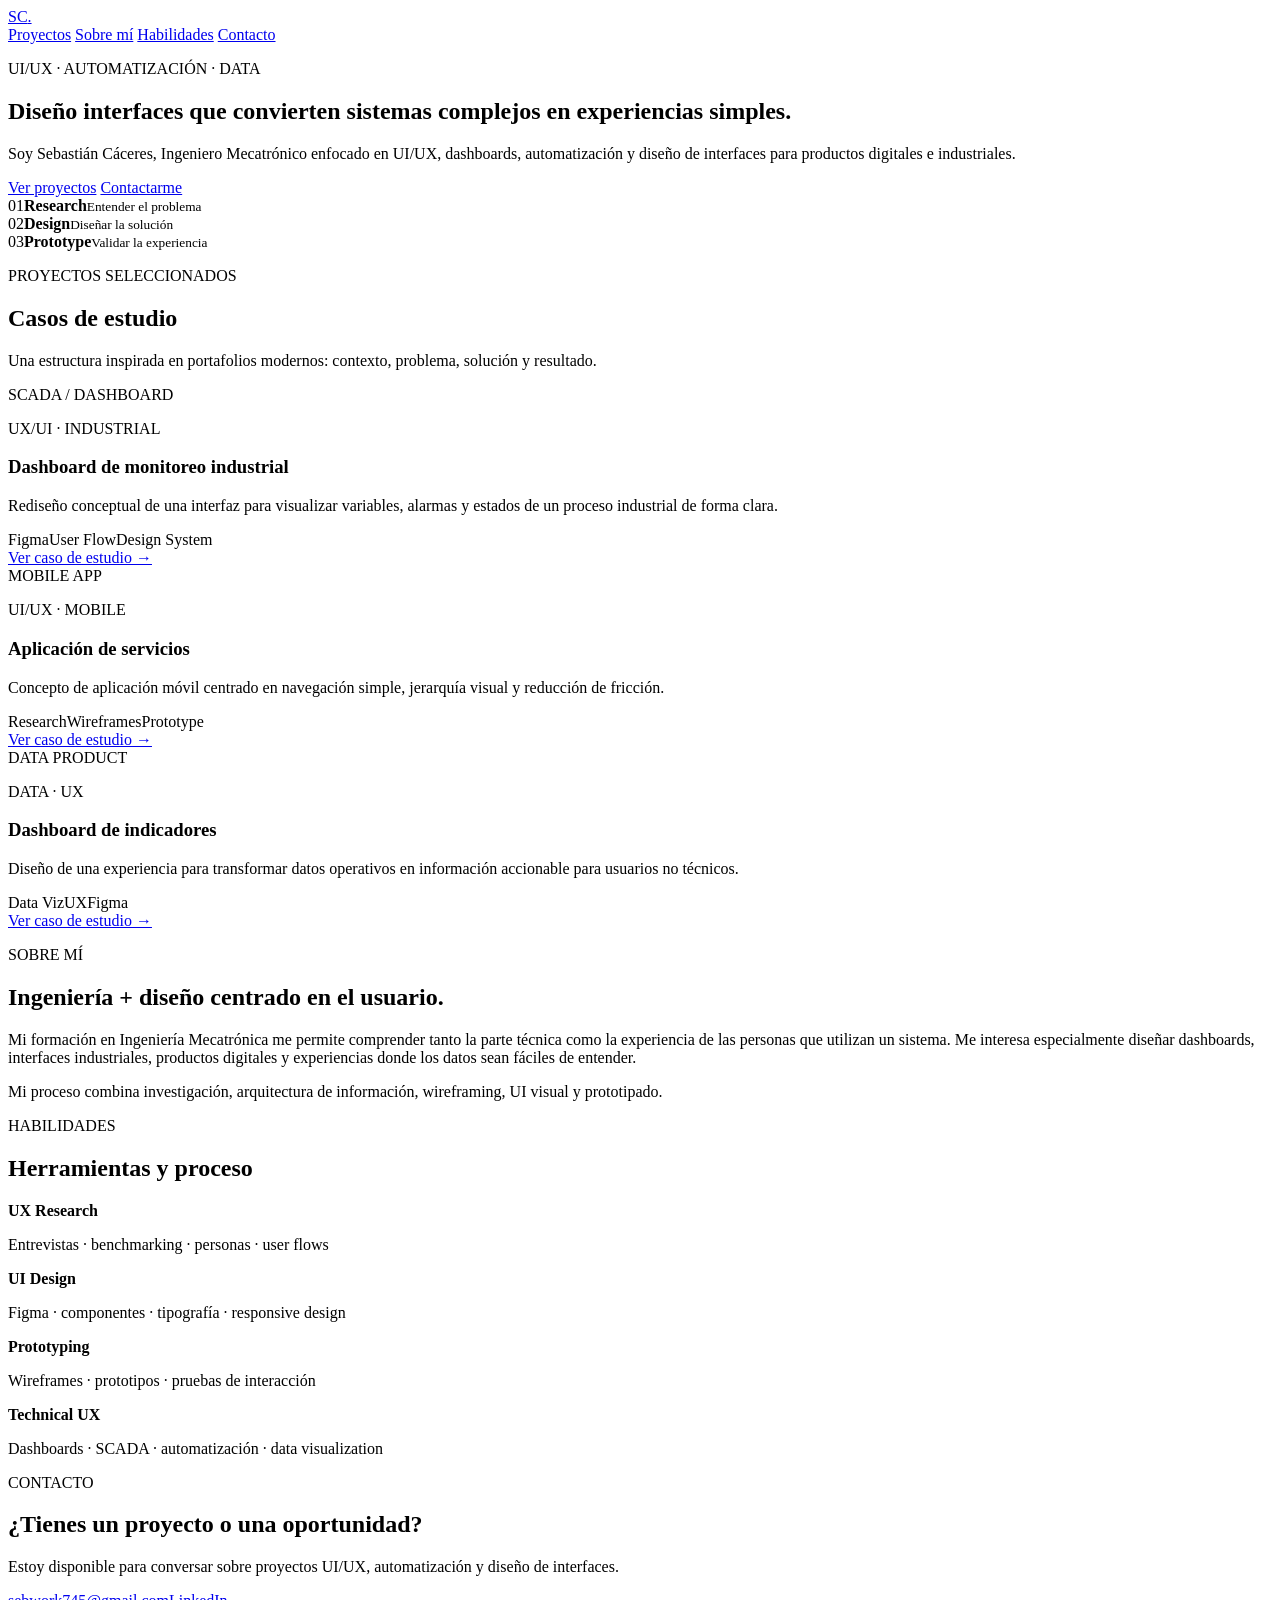
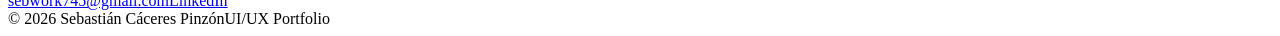
==== index.html @ ff176daa "Create index.html Html for portfolio" ====
<!doctype html>
<html lang="es">
<head>
  <meta charset="utf-8">
  <meta name="viewport" content="width=device-width, initial-scale=1">
  <meta name="description" content="Portafolio UI/UX de Sebastián Cáceres Pinzón">
  <title>Sebastián Cáceres — UI/UX Portfolio</title>
  <link rel="stylesheet" href="style.css">
</head>
<body>
  <header class="nav">
    <a class="logo" href="#top">SC<span>.</span></a>
    <nav>
      <a href="#work">Proyectos</a>
      <a href="#about">Sobre mí</a>
      <a href="#skills">Habilidades</a>
      <a class="nav-cta" href="#contact">Contacto</a>
    </nav>
  </header>

  <main id="top">
    <section class="hero section">
      <div class="hero-copy">
        <p class="eyebrow">UI/UX · AUTOMATIZACIÓN · DATA</p>
        <h1>Diseño interfaces que convierten sistemas complejos en experiencias simples.</h1>
        <p class="lead">Soy Sebastián Cáceres, Ingeniero Mecatrónico enfocado en UI/UX, dashboards, automatización y diseño de interfaces para productos digitales e industriales.</p>
        <div class="actions">
          <a class="button primary" href="#work">Ver proyectos</a>
          <a class="button secondary" href="#contact">Contactarme</a>
        </div>
      </div>
      <div class="hero-card">
        <div class="orb"></div>
        <div class="mini-card"><span>01</span><strong>Research</strong><small>Entender el problema</small></div>
        <div class="mini-card"><span>02</span><strong>Design</strong><small>Diseñar la solución</small></div>
        <div class="mini-card"><span>03</span><strong>Prototype</strong><small>Validar la experiencia</small></div>
      </div>
    </section>

    <section id="work" class="section">
      <div class="section-heading"><p class="eyebrow">PROYECTOS SELECCIONADOS</p><h2>Casos de estudio</h2><p>Una estructura inspirada en portafolios modernos: contexto, problema, solución y resultado.</p></div>
      <div class="projects">
        <article class="project featured">
          <div class="project-visual visual-one"><span>SCADA / DASHBOARD</span><div class="dashboard"><div></div><div></div><div></div><div></div></div></div>
          <div class="project-content"><p class="tag">UX/UI · INDUSTRIAL</p><h3>Dashboard de monitoreo industrial</h3><p>Rediseño conceptual de una interfaz para visualizar variables, alarmas y estados de un proceso industrial de forma clara.</p><div class="chips"><span>Figma</span><span>User Flow</span><span>Design System</span></div><a href="#contact" class="text-link">Ver caso de estudio →</a></div>
        </article>
        <article class="project">
          <div class="project-visual visual-two"><span>MOBILE APP</span><div class="phone"><div class="phone-top"></div><div class="phone-line"></div><div class="phone-line short"></div><div class="phone-button"></div></div></div>
          <div class="project-content"><p class="tag">UI/UX · MOBILE</p><h3>Aplicación de servicios</h3><p>Concepto de aplicación móvil centrado en navegación simple, jerarquía visual y reducción de fricción.</p><div class="chips"><span>Research</span><span>Wireframes</span><span>Prototype</span></div><a href="#contact" class="text-link">Ver caso de estudio →</a></div>
        </article>
        <article class="project">
          <div class="project-visual visual-three"><span>DATA PRODUCT</span><div class="chart"><i></i><i></i><i></i><i></i><i></i><i></i></div></div>
          <div class="project-content"><p class="tag">DATA · UX</p><h3>Dashboard de indicadores</h3><p>Diseño de una experiencia para transformar datos operativos en información accionable para usuarios no técnicos.</p><div class="chips"><span>Data Viz</span><span>UX</span><span>Figma</span></div><a href="#contact" class="text-link">Ver caso de estudio →</a></div>
        </article>
      </div>
    </section>

    <section id="about" class="section split">
      <div><p class="eyebrow">SOBRE MÍ</p><h2>Ingeniería + diseño centrado en el usuario.</h2></div>
      <div><p>Mi formación en Ingeniería Mecatrónica me permite comprender tanto la parte técnica como la experiencia de las personas que utilizan un sistema. Me interesa especialmente diseñar dashboards, interfaces industriales, productos digitales y experiencias donde los datos sean fáciles de entender.</p><p>Mi proceso combina investigación, arquitectura de información, wireframing, UI visual y prototipado.</p></div>
    </section>

    <section id="skills" class="section skills-section">
      <div class="section-heading"><p class="eyebrow">HABILIDADES</p><h2>Herramientas y proceso</h2></div>
      <div class="skills-grid">
        <div><strong>UX Research</strong><p>Entrevistas · benchmarking · personas · user flows</p></div>
        <div><strong>UI Design</strong><p>Figma · componentes · tipografía · responsive design</p></div>
        <div><strong>Prototyping</strong><p>Wireframes · prototipos · pruebas de interacción</p></div>
        <div><strong>Technical UX</strong><p>Dashboards · SCADA · automatización · data visualization</p></div>
      </div>
    </section>

    <section id="contact" class="contact section">
      <p class="eyebrow">CONTACTO</p>
      <h2>¿Tienes un proyecto o una oportunidad?</h2>
      <p>Estoy disponible para conversar sobre proyectos UI/UX, automatización y diseño de interfaces.</p>
      <div class="actions"><a class="button primary" href="mailto:sebwork745@gmail.com">sebwork745@gmail.com</a><a class="button secondary" href="https://www.linkedin.com/" target="_blank" rel="noopener">LinkedIn</a></div>
    </section>
  </main>

  <footer><span>© 2026 Sebastián Cáceres Pinzón</span><span>UI/UX Portfolio</span></footer>
</body>
</html>
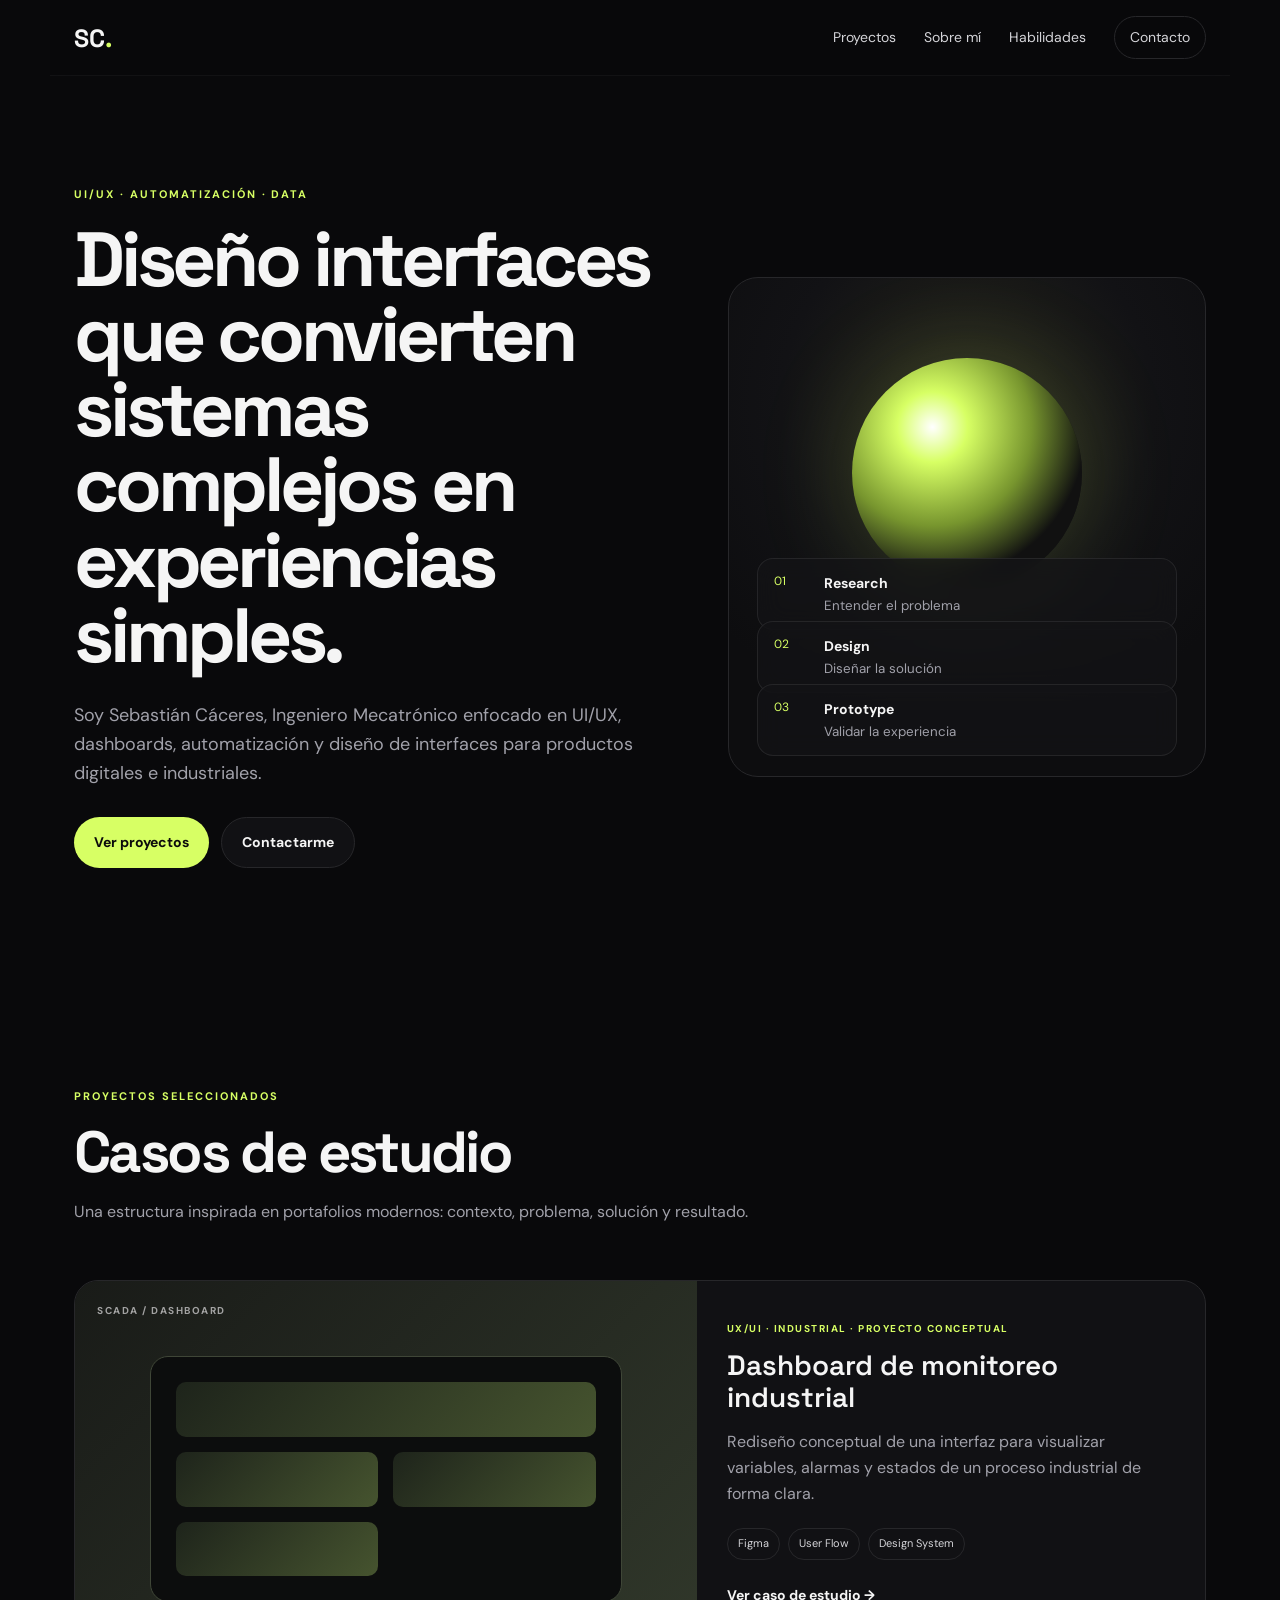
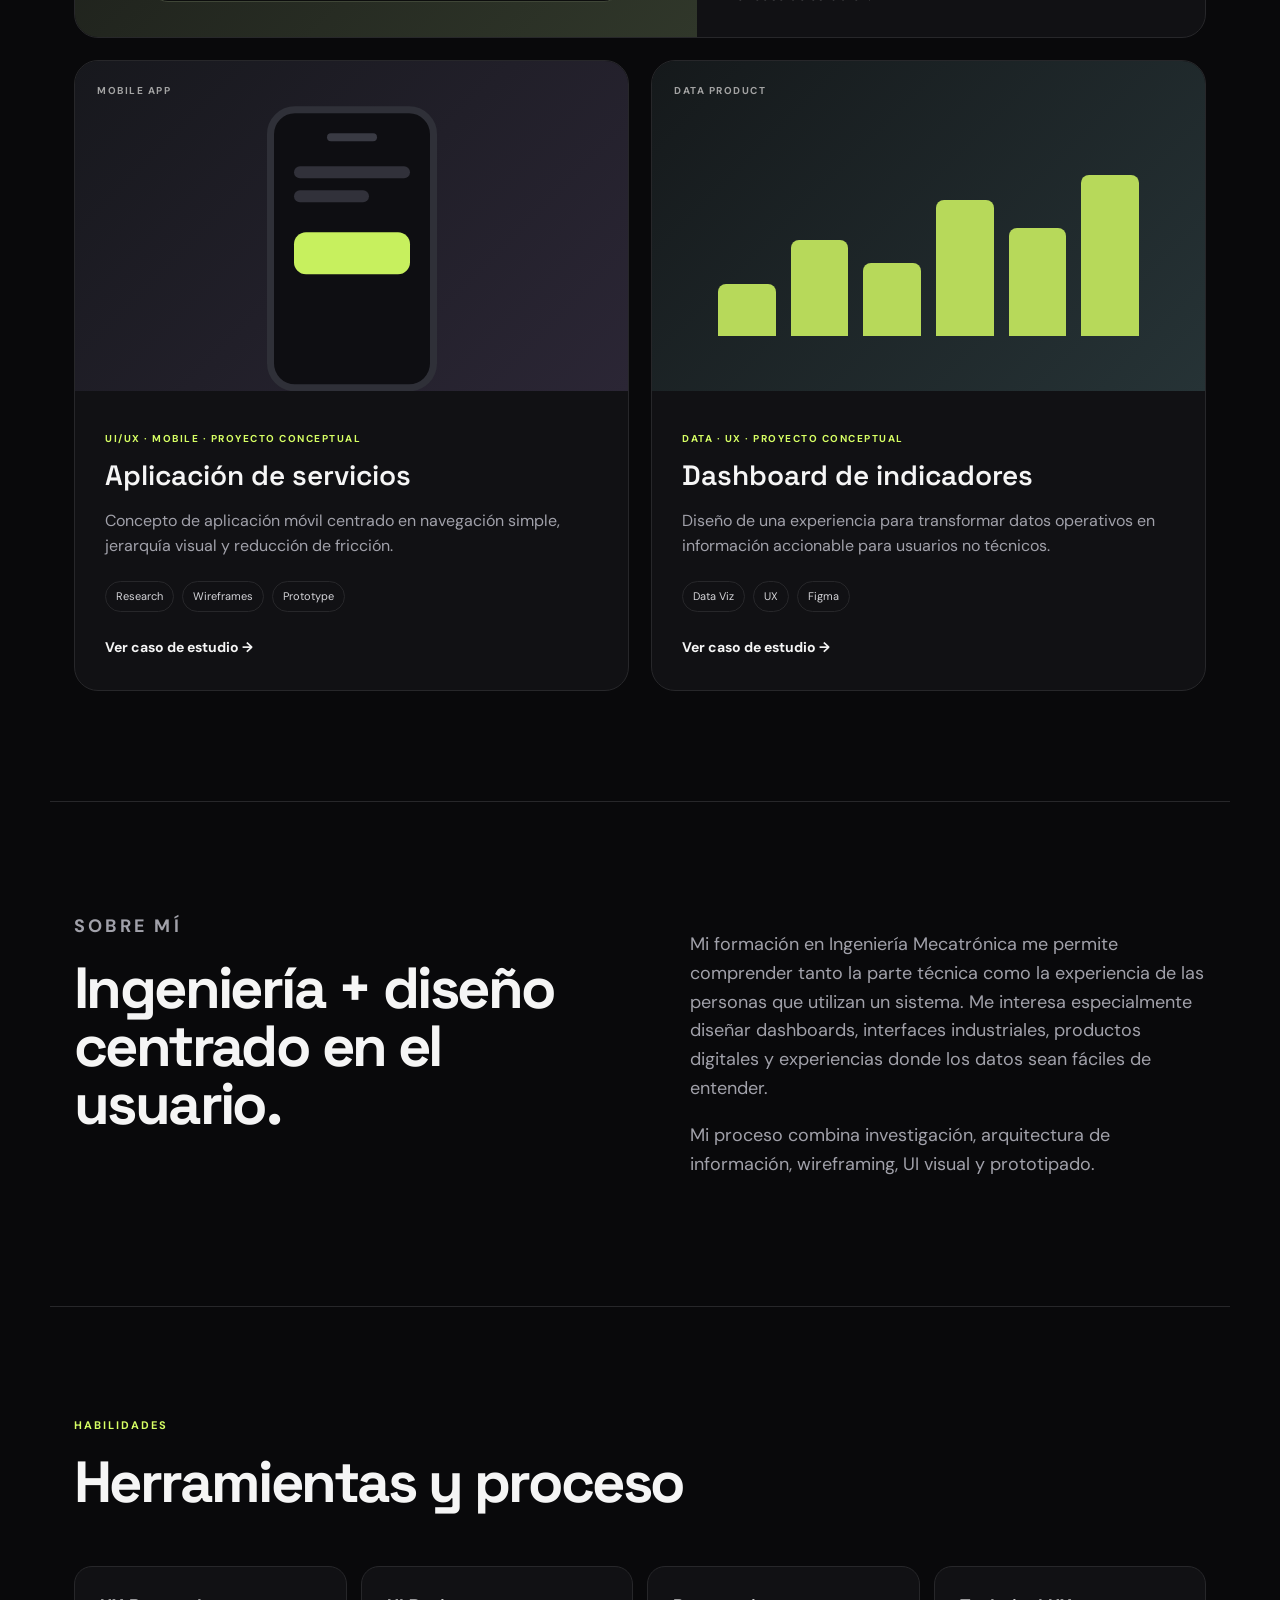
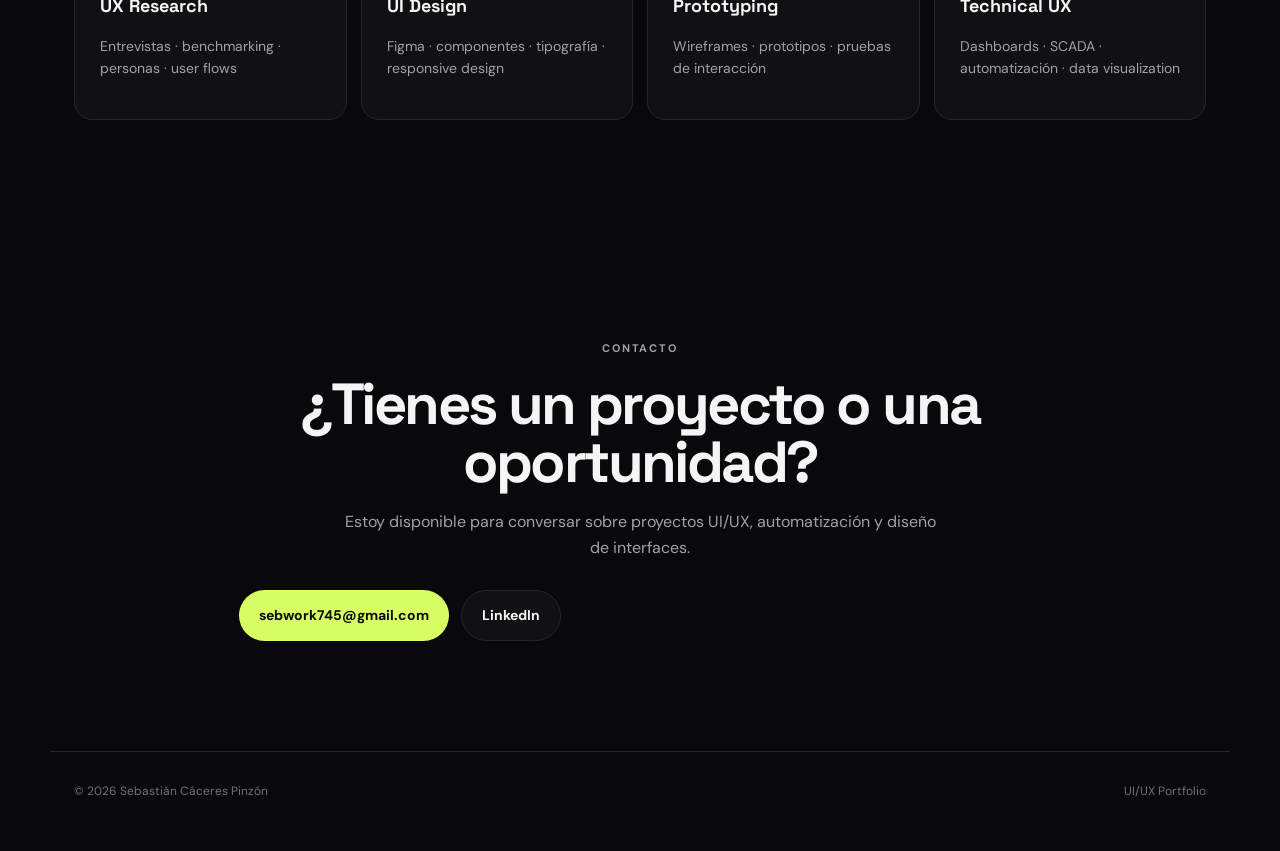
==== commit 61915e43: "Updated index/css etc..." ====
--- a/index.html
+++ b/index.html
@@ -42,15 +42,15 @@
       <div class="projects">
         <article class="project featured">
           <div class="project-visual visual-one"><span>SCADA / DASHBOARD</span><div class="dashboard"><div></div><div></div><div></div><div></div></div></div>
-          <div class="project-content"><p class="tag">UX/UI · INDUSTRIAL</p><h3>Dashboard de monitoreo industrial</h3><p>Rediseño conceptual de una interfaz para visualizar variables, alarmas y estados de un proceso industrial de forma clara.</p><div class="chips"><span>Figma</span><span>User Flow</span><span>Design System</span></div><a href="#contact" class="text-link">Ver caso de estudio →</a></div>
+          <div class="project-content"><p class="tag">UX/UI · INDUSTRIAL · PROYECTO CONCEPTUAL</p><h3>Dashboard de monitoreo industrial</h3><p>Rediseño conceptual de una interfaz para visualizar variables, alarmas y estados de un proceso industrial de forma clara.</p><div class="chips"><span>Figma</span><span>User Flow</span><span>Design System</span></div><a href="projects/dashboard-industrial.html" class="text-link">Ver caso de estudio →</a></div>
         </article>
         <article class="project">
           <div class="project-visual visual-two"><span>MOBILE APP</span><div class="phone"><div class="phone-top"></div><div class="phone-line"></div><div class="phone-line short"></div><div class="phone-button"></div></div></div>
-          <div class="project-content"><p class="tag">UI/UX · MOBILE</p><h3>Aplicación de servicios</h3><p>Concepto de aplicación móvil centrado en navegación simple, jerarquía visual y reducción de fricción.</p><div class="chips"><span>Research</span><span>Wireframes</span><span>Prototype</span></div><a href="#contact" class="text-link">Ver caso de estudio →</a></div>
+          <div class="project-content"><p class="tag">UI/UX · MOBILE · PROYECTO CONCEPTUAL</p><h3>Aplicación de servicios</h3><p>Concepto de aplicación móvil centrado en navegación simple, jerarquía visual y reducción de fricción.</p><div class="chips"><span>Research</span><span>Wireframes</span><span>Prototype</span></div><a href="projects/dashboard-indicadores.html" class="text-link">Ver caso de estudio →</a></div>
         </article>
         <article class="project">
           <div class="project-visual visual-three"><span>DATA PRODUCT</span><div class="chart"><i></i><i></i><i></i><i></i><i></i><i></i></div></div>
-          <div class="project-content"><p class="tag">DATA · UX</p><h3>Dashboard de indicadores</h3><p>Diseño de una experiencia para transformar datos operativos en información accionable para usuarios no técnicos.</p><div class="chips"><span>Data Viz</span><span>UX</span><span>Figma</span></div><a href="#contact" class="text-link">Ver caso de estudio →</a></div>
+          <div class="project-content"><p class="tag">DATA · UX · PROYECTO CONCEPTUAL</p><h3>Dashboard de indicadores</h3><p>Diseño de una experiencia para transformar datos operativos en información accionable para usuarios no técnicos.</p><div class="chips"><span>Data Viz</span><span>UX</span><span>Figma</span></div><a href="projects/app-servicios.html" class="text-link">Ver caso de estudio →</a></div>
         </article>
       </div>
     </section>
--- a/style.css
+++ b/style.css
@@ -0,0 +1,9 @@
+@import url('https://fonts.googleapis.com/css2?family=DM+Sans:wght@400;500;600;700&family=Space+Grotesk:wght@500;600;700&display=swap');
+:root{--bg:#09090b;--panel:#111114;--text:#f5f5f5;--muted:#a1a1aa;--line:#27272a;--accent:#d7ff64;--accent2:#b8e94d;--max:1180px}
+*{box-sizing:border-box}html{scroll-behavior:smooth}body{margin:0;background:var(--bg);color:var(--text);font-family:'DM Sans',sans-serif;line-height:1.6}a{color:inherit;text-decoration:none}.nav{height:76px;display:flex;align-items:center;justify-content:space-between;max-width:var(--max);margin:auto;padding:0 24px;position:sticky;top:0;background:rgba(9,9,11,.88);backdrop-filter:blur(14px);z-index:10;border-bottom:1px solid rgba(255,255,255,.04)}.logo{font:700 25px 'Space Grotesk'}.logo span{color:var(--accent)}nav{display:flex;align-items:center;gap:28px;font-size:14px;color:#d4d4d8}nav a:hover{color:var(--accent)}.nav-cta{border:1px solid var(--line);padding:9px 15px;border-radius:999px}.section{max-width:var(--max);margin:auto;padding:110px 24px}.hero{min-height:calc(100vh - 76px);display:grid;grid-template-columns:1.1fr .9fr;align-items:center;gap:70px}.eyebrow{font-size:11px;letter-spacing:.18em;font-weight:700;color:var(--accent);margin:0 0 18px}.hero h1{font:700 clamp(45px,6vw,78px)/.98 'Space Grotesk';letter-spacing:-.055em;margin:0 0 28px}.lead{max-width:680px;color:var(--muted);font-size:18px}.actions{display:flex;gap:12px;flex-wrap:wrap;margin-top:30px}.button{display:inline-flex;align-items:center;justify-content:center;padding:13px 20px;border-radius:999px;font-weight:700;font-size:14px}.primary{background:var(--accent);color:#0b0b0b}.primary:hover{background:var(--accent2)}.secondary{border:1px solid var(--line);background:#111114}.secondary:hover{border-color:#52525b}.hero-card{min-height:500px;border:1px solid var(--line);border-radius:30px;background:radial-gradient(circle at 50% 25%,#25251c 0,#121215 42%,#0d0d0f 75%);position:relative;overflow:hidden;padding:28px}.orb{width:230px;height:230px;border-radius:50%;background:radial-gradient(circle at 35% 30%,#fff 0,#d7ff64 16%,#77952e 45%,#111 70%);filter:blur(.2px);position:absolute;top:80px;left:50%;transform:translateX(-50%);box-shadow:0 0 100px rgba(215,255,100,.18)}.mini-card{position:absolute;left:28px;right:28px;border:1px solid rgba(255,255,255,.08);background:rgba(20,20,23,.72);backdrop-filter:blur(12px);border-radius:16px;padding:13px 16px;display:grid;grid-template-columns:40px 1fr;gap:0 10px}.mini-card span{grid-row:span 2;color:var(--accent);font-size:12px}.mini-card strong{font-size:14px}.mini-card small{color:var(--muted)}.mini-card:nth-of-type(2){bottom:146px}.mini-card:nth-of-type(3){bottom:83px}.mini-card:nth-of-type(4){bottom:20px}.section-heading{max-width:700px;margin-bottom:55px}.section-heading h2,.split h2,.contact h2{font:700 clamp(38px,5vw,58px)/1 'Space Grotesk';letter-spacing:-.045em;margin:0 0 18px}.section-heading>p:last-child,.split p,.contact>p{color:var(--muted)}.projects{display:grid;grid-template-columns:repeat(2,1fr);gap:22px}.project{background:var(--panel);border:1px solid var(--line);border-radius:24px;overflow:hidden}.project.featured{grid-column:1/-1;display:grid;grid-template-columns:1.1fr .9fr}.project-visual{min-height:330px;position:relative;display:flex;align-items:flex-start;justify-content:space-between;padding:22px;color:#a3a3a3;font-size:10px;letter-spacing:.15em;font-weight:700;overflow:hidden}.visual-one{background:linear-gradient(135deg,#191b18,#30372a)}.visual-two{background:linear-gradient(135deg,#17181d,#2b2635)}.visual-three{background:linear-gradient(135deg,#15191b,#263336)}.dashboard{position:absolute;inset:75px 12% 35px;background:#0c0d0d;border:1px solid #3f4637;border-radius:18px;padding:25px;display:grid;grid-template-columns:repeat(2,1fr);gap:15px}.dashboard div{border-radius:10px;background:linear-gradient(135deg,#1e241b,#46542f)}.dashboard div:first-child{grid-column:1/-1}.phone{position:absolute;width:170px;height:285px;left:50%;top:50%;transform:translate(-50%,-42%);background:#0e0e12;border:7px solid #2f3038;border-radius:28px;padding:20px}.phone-top{height:8px;width:50px;background:#393a43;border-radius:10px;margin:auto auto 25px}.phone-line{height:12px;background:#31313a;border-radius:8px;margin:12px 0}.phone-line.short{width:65%}.phone-button{height:42px;background:#c7f05e;border-radius:12px;margin-top:30px}.chart{position:absolute;inset:100px 12% 55px;display:flex;align-items:end;gap:15px}.chart i{display:block;flex:1;border-radius:8px 8px 0 0;background:#b7d95a}.chart i:nth-child(1){height:30%}.chart i:nth-child(2){height:55%}.chart i:nth-child(3){height:42%}.chart i:nth-child(4){height:78%}.chart i:nth-child(5){height:62%}.chart i:nth-child(6){height:92%}.project-content{padding:30px}.tag{font-size:10px;color:var(--accent);letter-spacing:.15em;font-weight:700}.project h3{font:600 28px/1.15 'Space Grotesk';margin:12px 0}.project-content p:not(.tag){color:var(--muted)}.chips{display:flex;flex-wrap:wrap;gap:8px;margin:22px 0}.chips span{font-size:11px;padding:6px 10px;border:1px solid var(--line);border-radius:999px;color:#d4d4d8}.text-link{font-weight:700;font-size:14px}.text-link:hover{color:var(--accent)}.split{display:grid;grid-template-columns:1fr 1fr;gap:100px;border-top:1px solid var(--line);border-bottom:1px solid var(--line)}.split p{font-size:18px}.skills-grid{display:grid;grid-template-columns:repeat(4,1fr);gap:14px}.skills-grid>div{padding:25px;background:var(--panel);border:1px solid var(--line);border-radius:18px}.skills-grid strong{font-family:'Space Grotesk';font-size:18px}.skills-grid p{color:var(--muted);font-size:14px}.contact{text-align:center;max-width:850px}.contact p{max-width:600px;margin-left:auto;margin-right:auto}footer{max-width:var(--max);margin:auto;padding:30px 24px 50px;display:flex;justify-content:space-between;color:#71717a;font-size:12px;border-top:1px solid var(--line)}
+@media(max-width:850px){nav a:not(.nav-cta){display:none}.hero,.project.featured,.split{grid-template-columns:1fr}.hero{padding-top:70px}.hero-card{min-height:430px}.projects{grid-template-columns:1fr}.skills-grid{grid-template-columns:1fr 1fr}.split{gap:25px}}
+@media(max-width:520px){.section{padding:75px 18px}.nav{padding:0 18px}.hero h1{font-size:46px}.skills-grid{grid-template-columns:1fr}.hero-card{min-height:390px}.project-visual{min-height:280px}footer{padding-left:18px;padding-right:18px;gap:15px;flex-direction:column}}
+
+/* Case study pages */
+.case-hero{max-width:var(--max);margin:auto;padding:90px 24px 55px}.back-link{display:inline-block;color:var(--accent);font-size:13px;font-weight:700;margin-bottom:35px}.case-hero h1{font:700 clamp(42px,6vw,76px)/1 'Space Grotesk';letter-spacing:-.05em;max-width:950px;margin:0 0 25px}.case-intro{font-size:19px;color:var(--muted);max-width:800px}.case-meta{display:flex;flex-wrap:wrap;gap:10px;margin-top:28px}.case-meta span{border:1px solid var(--line);border-radius:999px;padding:7px 12px;font-size:12px;color:#ddd}.case-cover{max-width:1132px;margin:0 auto 35px;min-height:330px;border:1px solid var(--line);border-radius:26px;background:linear-gradient(135deg,#171a14,#303a26);padding:30px;position:relative;overflow:hidden}.case-cover.purple{background:linear-gradient(135deg,#191620,#393047)}.case-cover.blue{background:linear-gradient(135deg,#121b20,#29404a)}.mock-window{position:relative;z-index:1;max-width:850px;margin:10px auto;background:#0d0f0e;border:1px solid #454b40;border-radius:16px;padding:20px;box-shadow:0 25px 80px #0008}.mock-top{display:flex;gap:7px;margin-bottom:20px}.mock-top i{width:8px;height:8px;background:#62665a;border-radius:50%}.mock-grid{display:grid;grid-template-columns:1.2fr 1fr 1fr;gap:12px}.mock-tile{min-height:75px;border-radius:10px;background:linear-gradient(135deg,#20251b,#3a482b);padding:14px;color:#d9e8b7;font-size:12px}.mock-tile.wide{grid-column:span 2}.mock-bars{height:100px;display:flex;align-items:end;gap:8px;padding:10px}.mock-bars i{display:block;flex:1;background:var(--accent);border-radius:5px 5px 0 0}.mock-bars i:nth-child(1){height:35%}.mock-bars i:nth-child(2){height:60%}.mock-bars i:nth-child(3){height:48%}.mock-bars i:nth-child(4){height:82%}.mock-bars i:nth-child(5){height:68%}.case-section{max-width:900px;margin:auto;padding:45px 24px}.case-section h2{font:700 clamp(30px,4vw,44px)/1.1 'Space Grotesk';letter-spacing:-.04em;margin:0 0 18px}.case-section p,.case-section li{color:var(--muted);font-size:16px}.case-section ul{padding-left:22px}.case-callout{border-left:3px solid var(--accent);background:var(--panel);padding:22px 25px;border-radius:0 14px 14px 0;margin:25px 0}.case-columns{display:grid;grid-template-columns:1fr 1fr;gap:18px}.case-card{background:var(--panel);border:1px solid var(--line);border-radius:18px;padding:24px}.case-card h3{font:600 20px 'Space Grotesk';margin-top:0}.case-card p{font-size:14px}.case-disclaimer{max-width:900px;margin:15px auto 60px;padding:0 24px;color:#a1a1aa;font-size:12px}.case-cta{max-width:900px;margin:25px auto 70px;padding:35px 24px;border:1px solid var(--line);border-radius:22px;text-align:center;background:var(--panel)}.case-cta h2{font:700 32px 'Space Grotesk'}.case-cta p{color:var(--muted)}
+@media(max-width:700px){.case-hero{padding:65px 18px 35px}.case-cover{margin:0 18px 25px;min-height:250px;padding:15px}.mock-grid{grid-template-columns:1fr 1fr}.mock-tile.wide{grid-column:span 2}.case-columns{grid-template-columns:1fr}.case-section{padding:32px 18px}.case-disclaimer{padding:0 18px}}
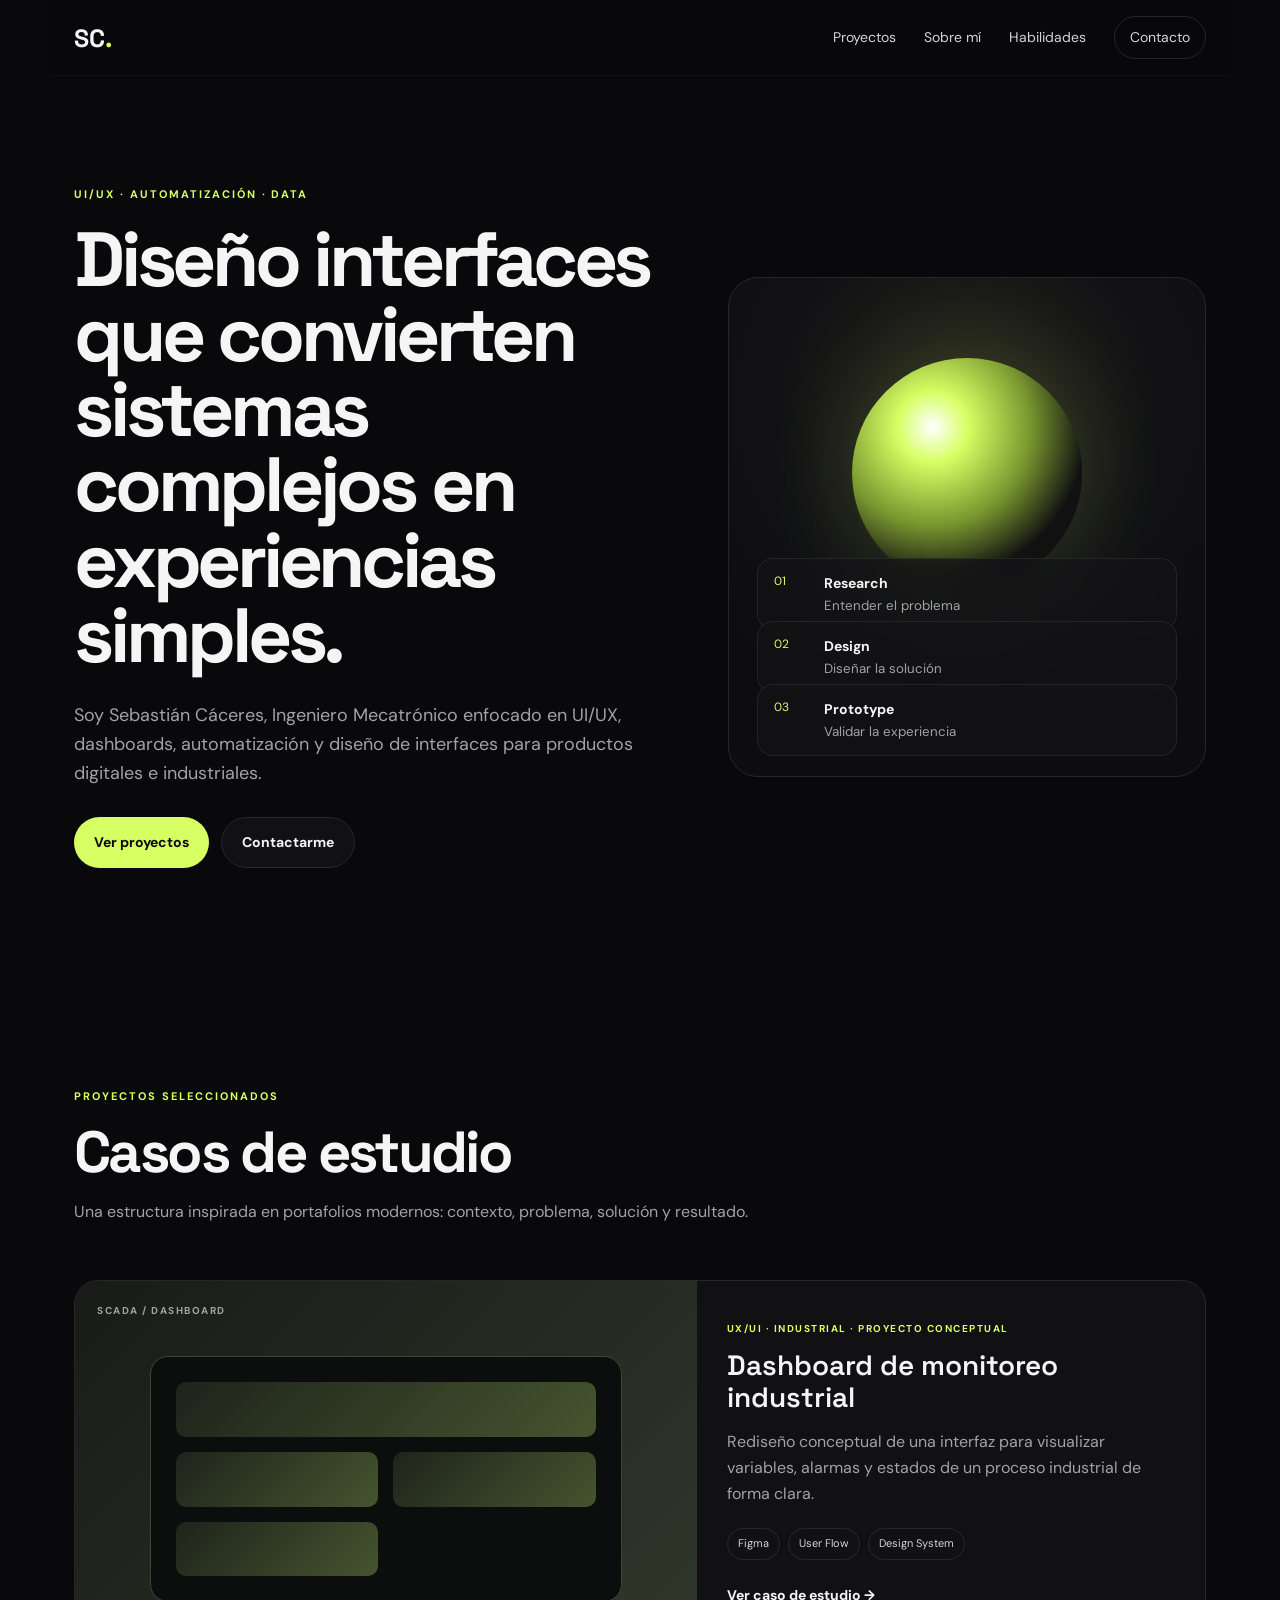
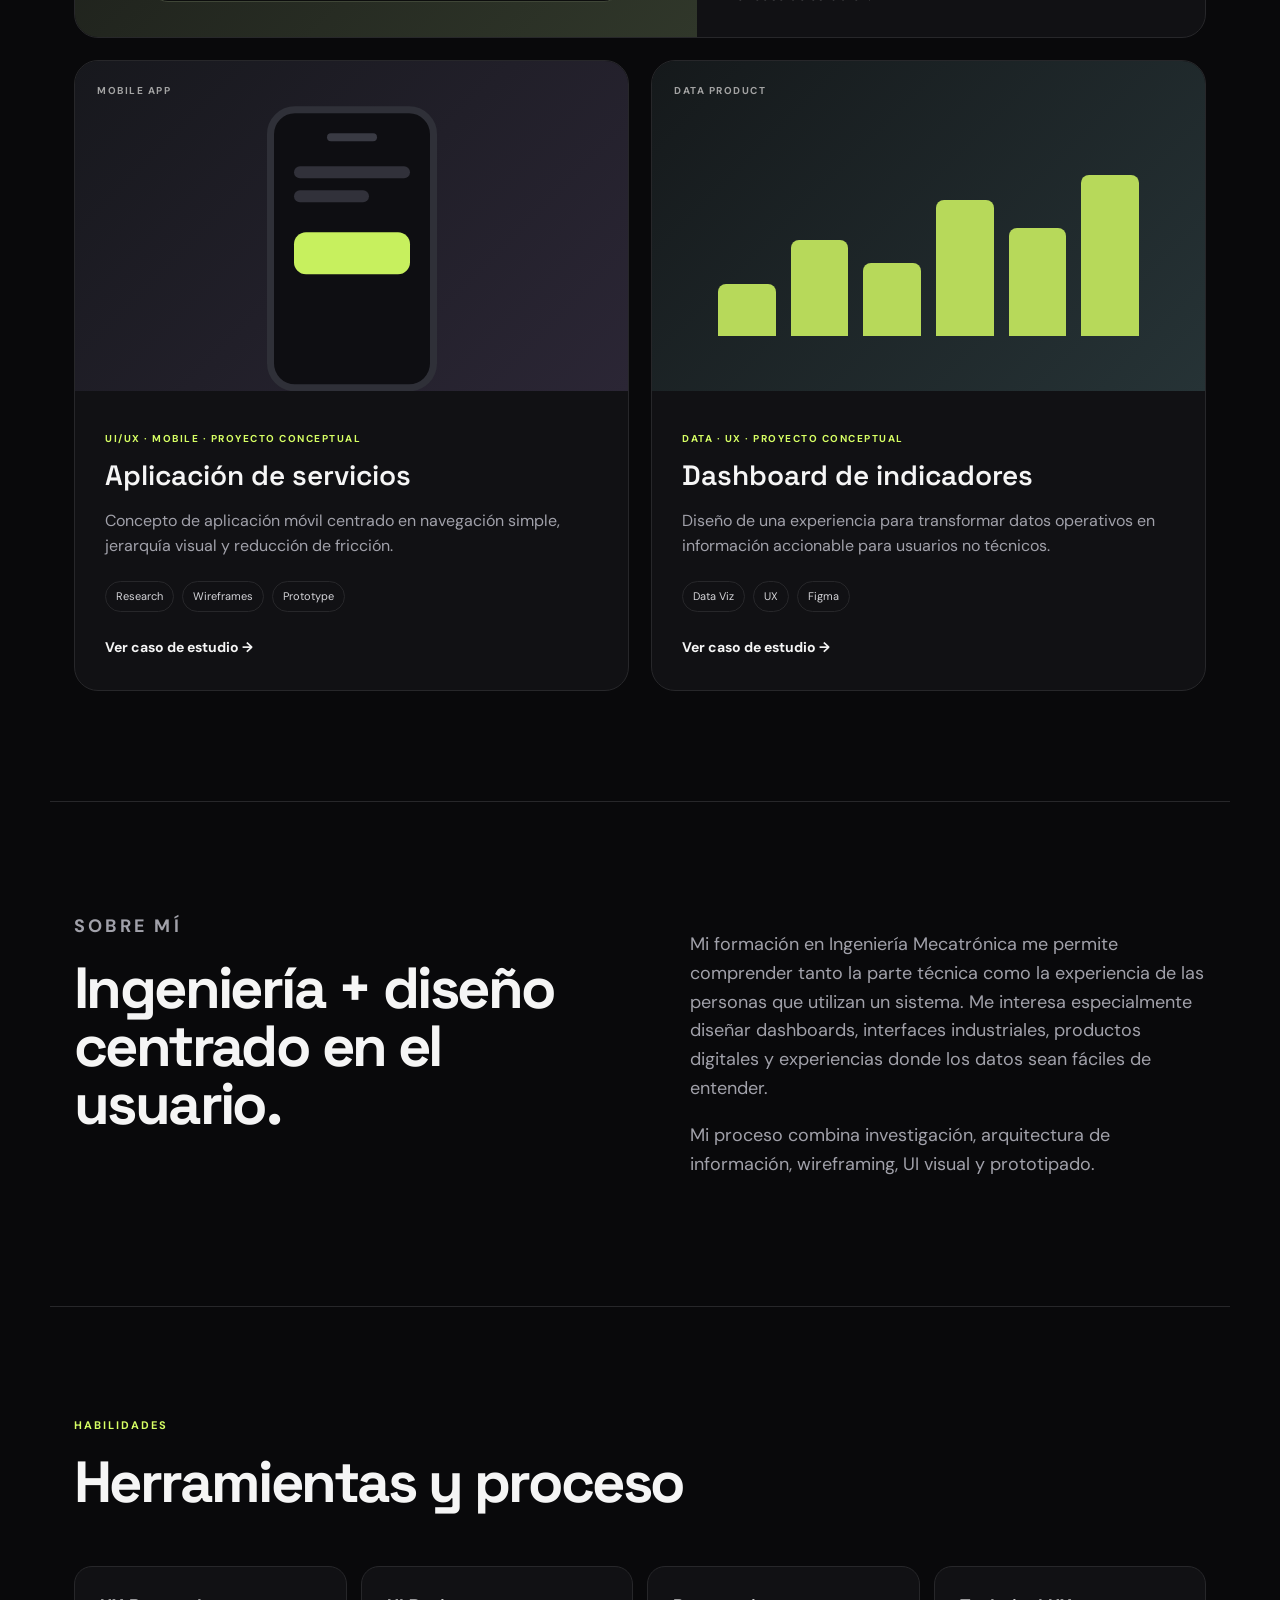
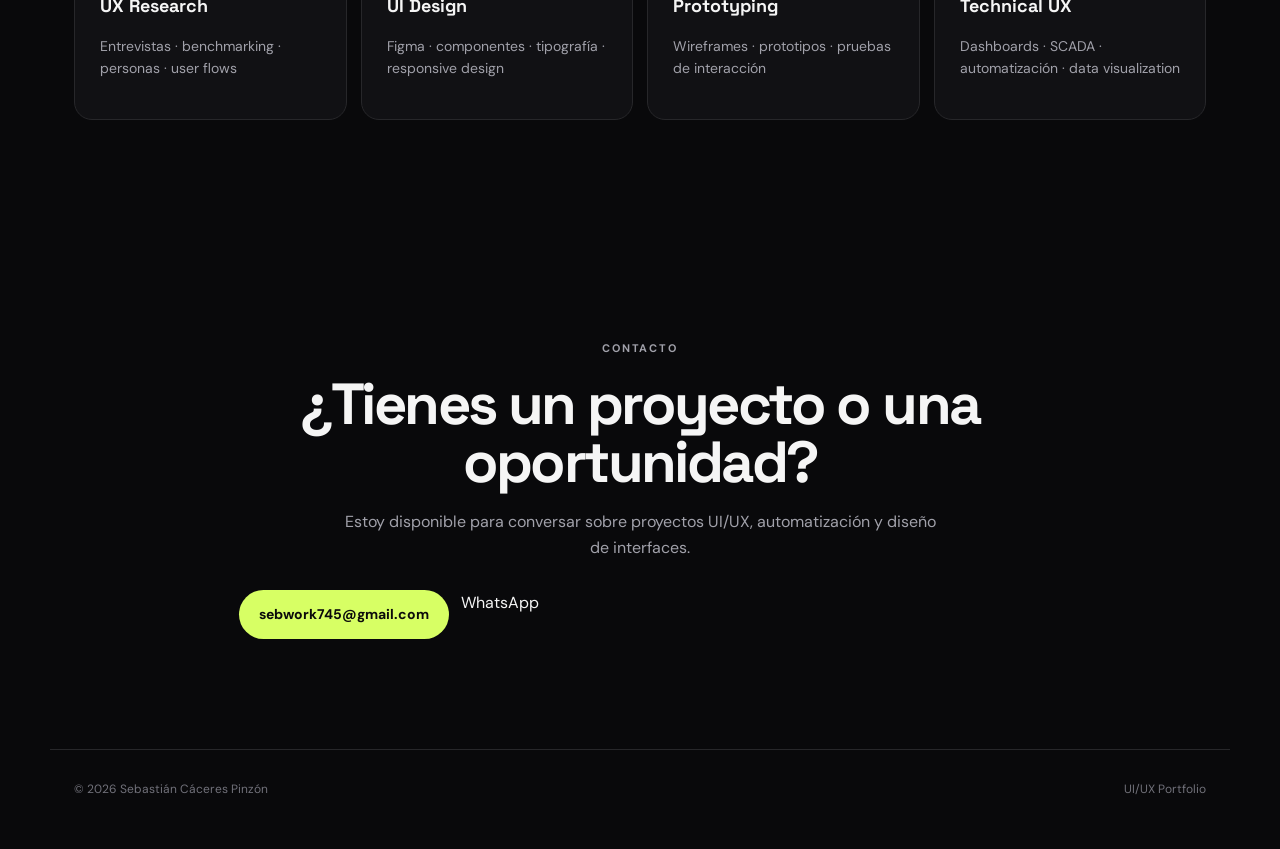
==== commit 32f20df4: "Update button context WaWeb button update" ====
--- a/index.html
+++ b/index.html
@@ -74,7 +74,7 @@
       <p class="eyebrow">CONTACTO</p>
       <h2>¿Tienes un proyecto o una oportunidad?</h2>
       <p>Estoy disponible para conversar sobre proyectos UI/UX, automatización y diseño de interfaces.</p>
-      <div class="actions"><a class="button primary" href="mailto:sebwork745@gmail.com">sebwork745@gmail.com</a><a class="button secondary" href="https://www.linkedin.com/" target="_blank" rel="noopener">LinkedIn</a></div>
+      <div class="actions"><a class="button primary" href="mailto:sebwork745@gmail.com">sebwork745@gmail.com</a><a href="https://wa.me/573203791538" target="_blank" rel="noopener noreferrer" class="btn btn-secondary">WhatsApp</a></div>
     </section>
   </main>
 
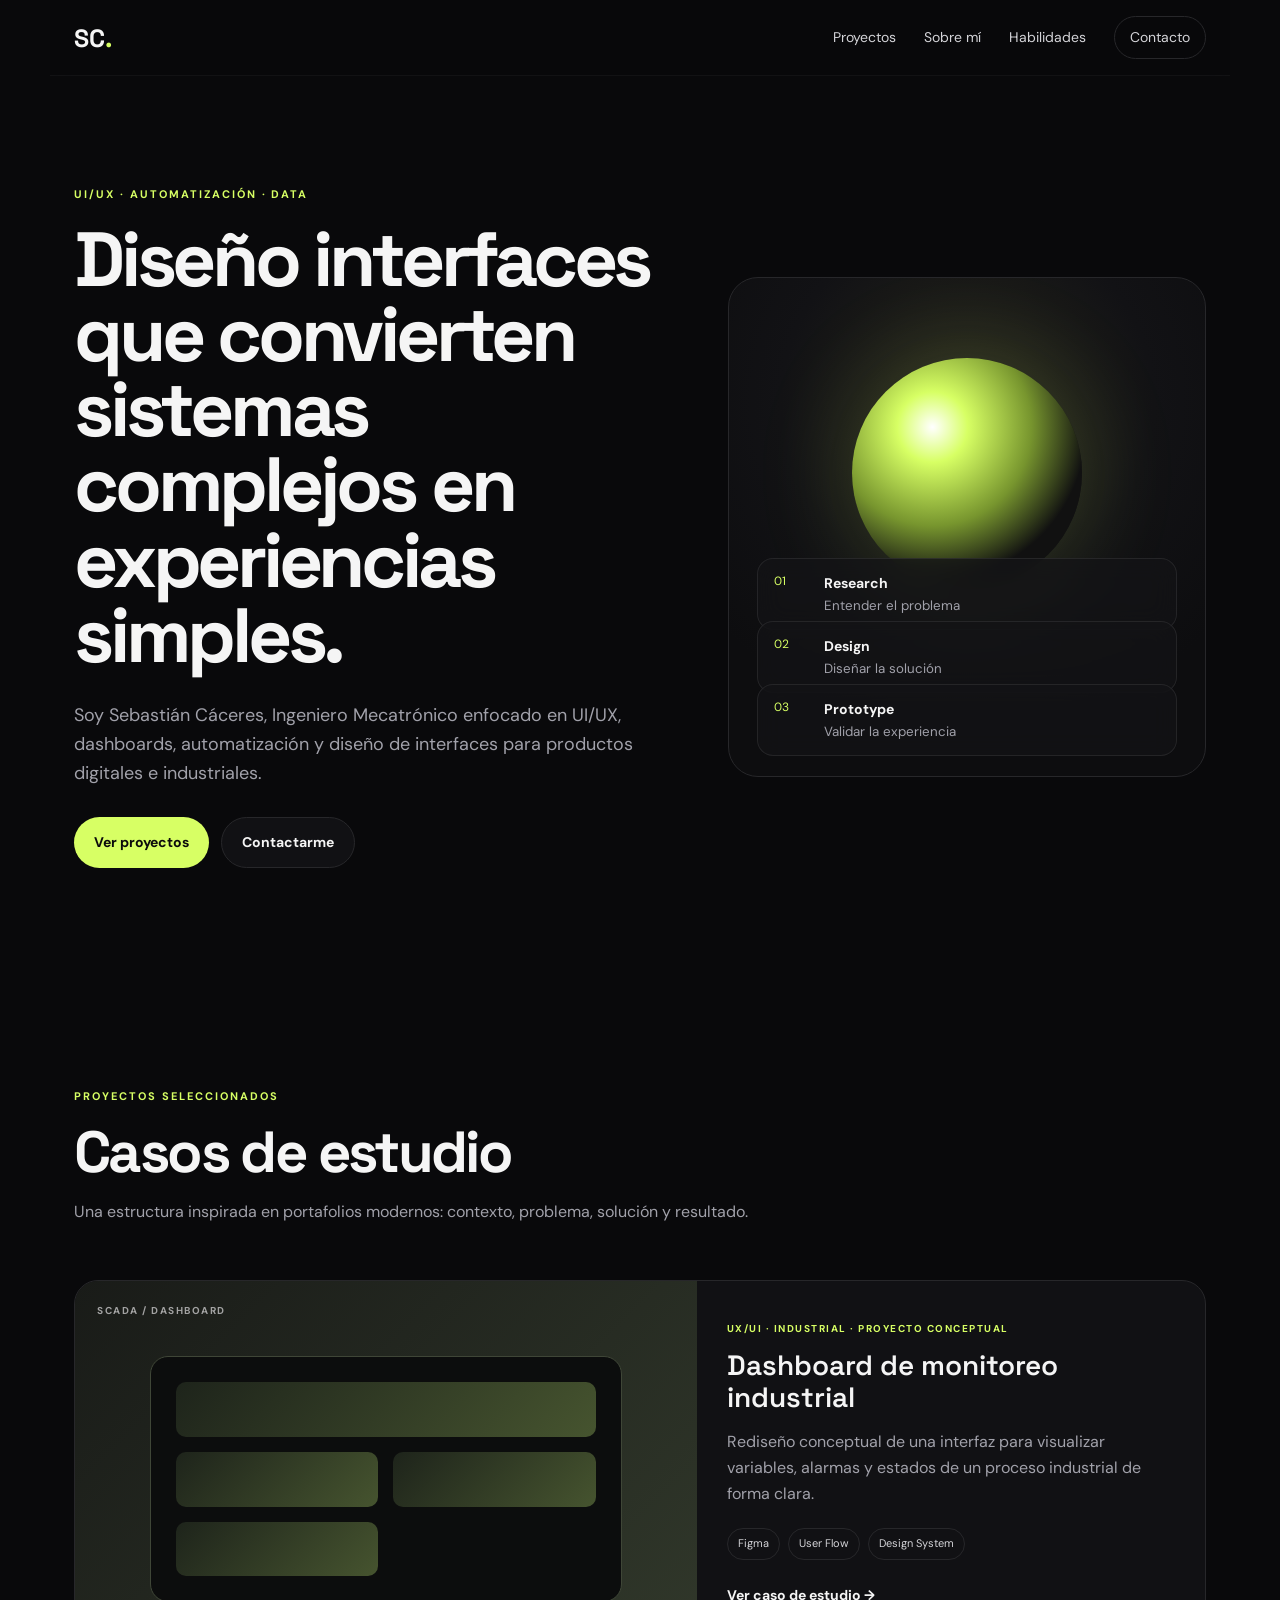
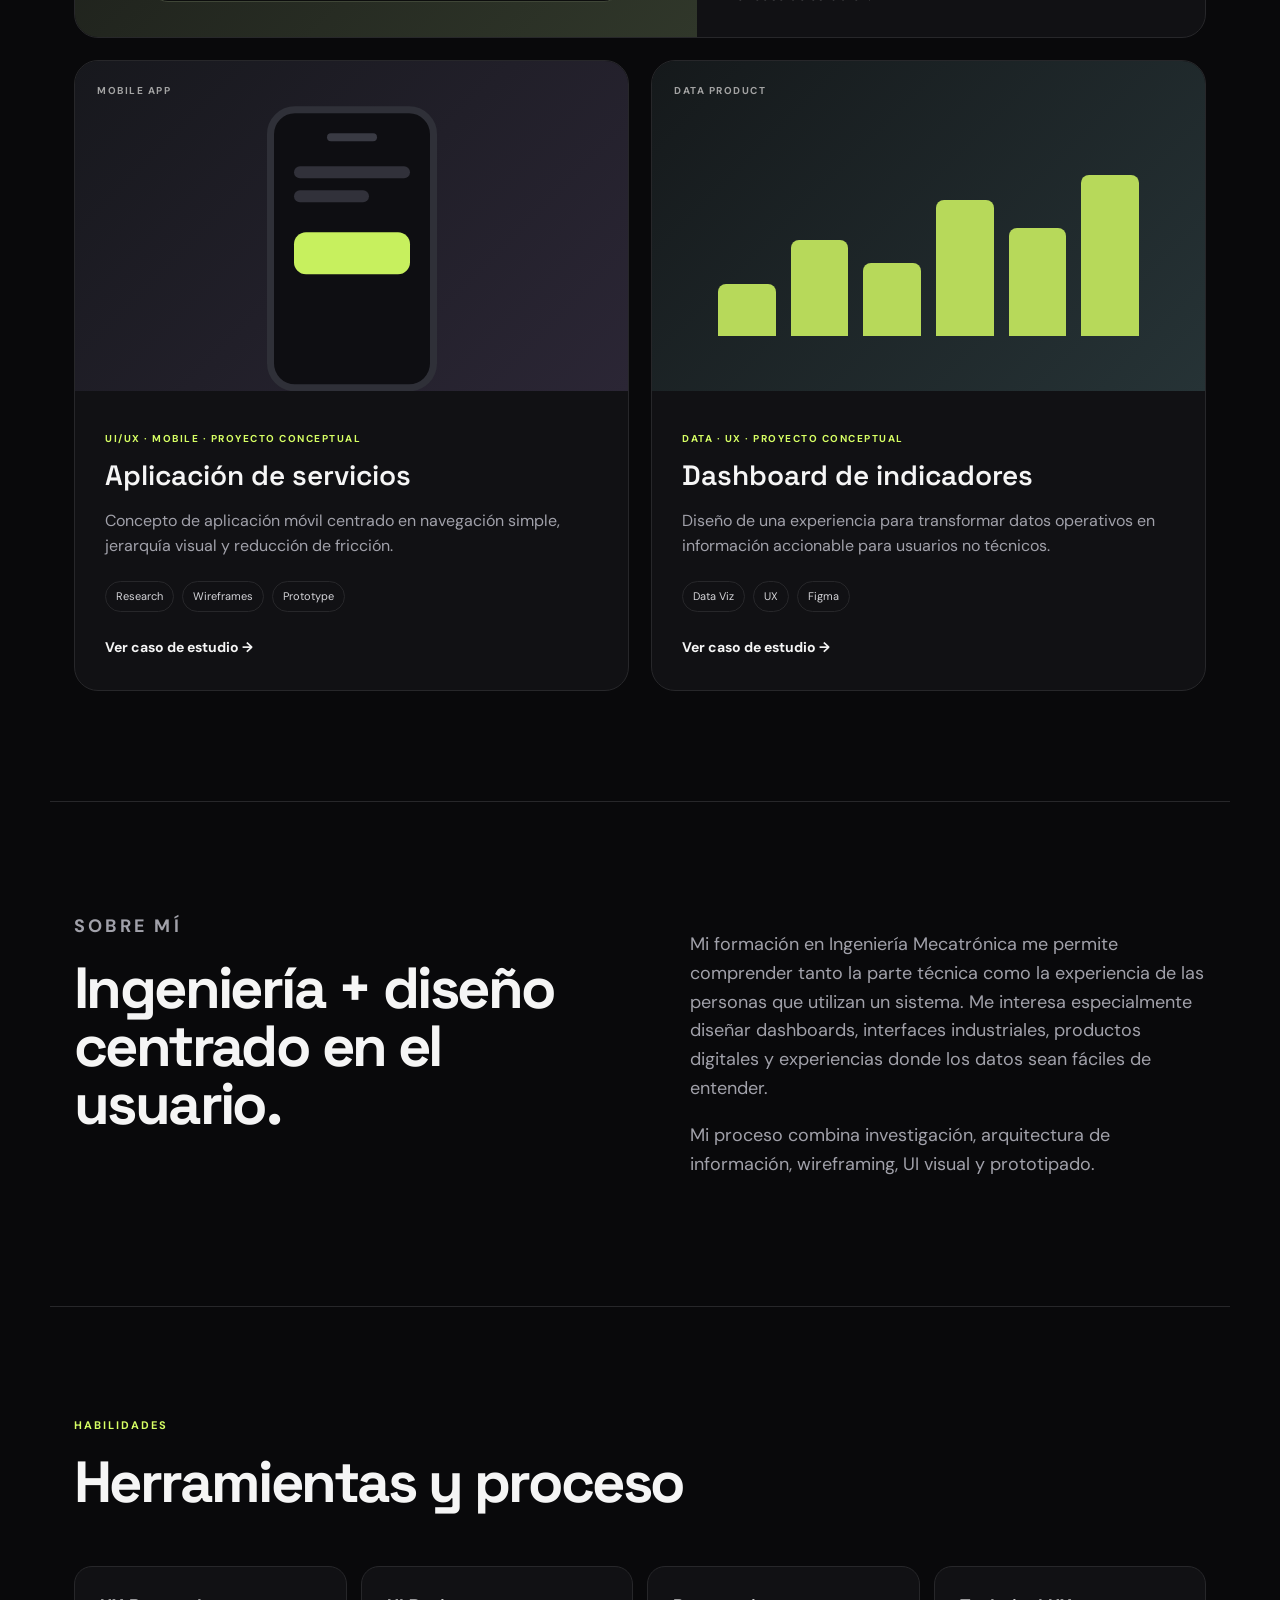
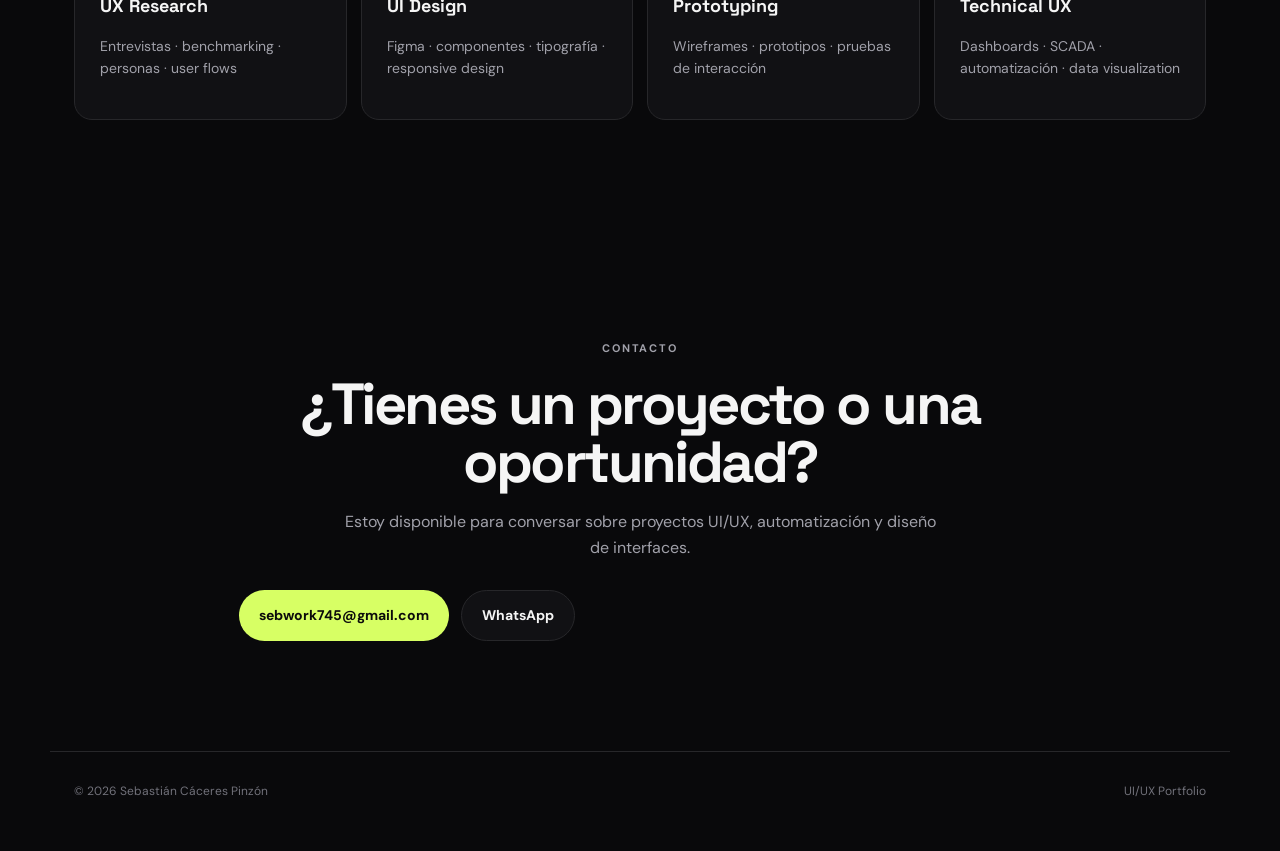
==== commit ef8c3307: "Button update" ====
--- a/index.html
+++ b/index.html
@@ -74,7 +74,7 @@
       <p class="eyebrow">CONTACTO</p>
       <h2>¿Tienes un proyecto o una oportunidad?</h2>
       <p>Estoy disponible para conversar sobre proyectos UI/UX, automatización y diseño de interfaces.</p>
-      <div class="actions"><a class="button primary" href="mailto:sebwork745@gmail.com">sebwork745@gmail.com</a><a href="https://wa.me/573203791538" target="_blank" rel="noopener noreferrer" class="btn btn-secondary">WhatsApp</a></div>
+      <div class="actions"><a class="button primary" href="mailto:sebwork745@gmail.com">sebwork745@gmail.com</a><a href="https://wa.me/573203791538" target="_blank" rel="noopener noreferrer" class="button secondary">WhatsApp</a></div>
     </section>
   </main>
 
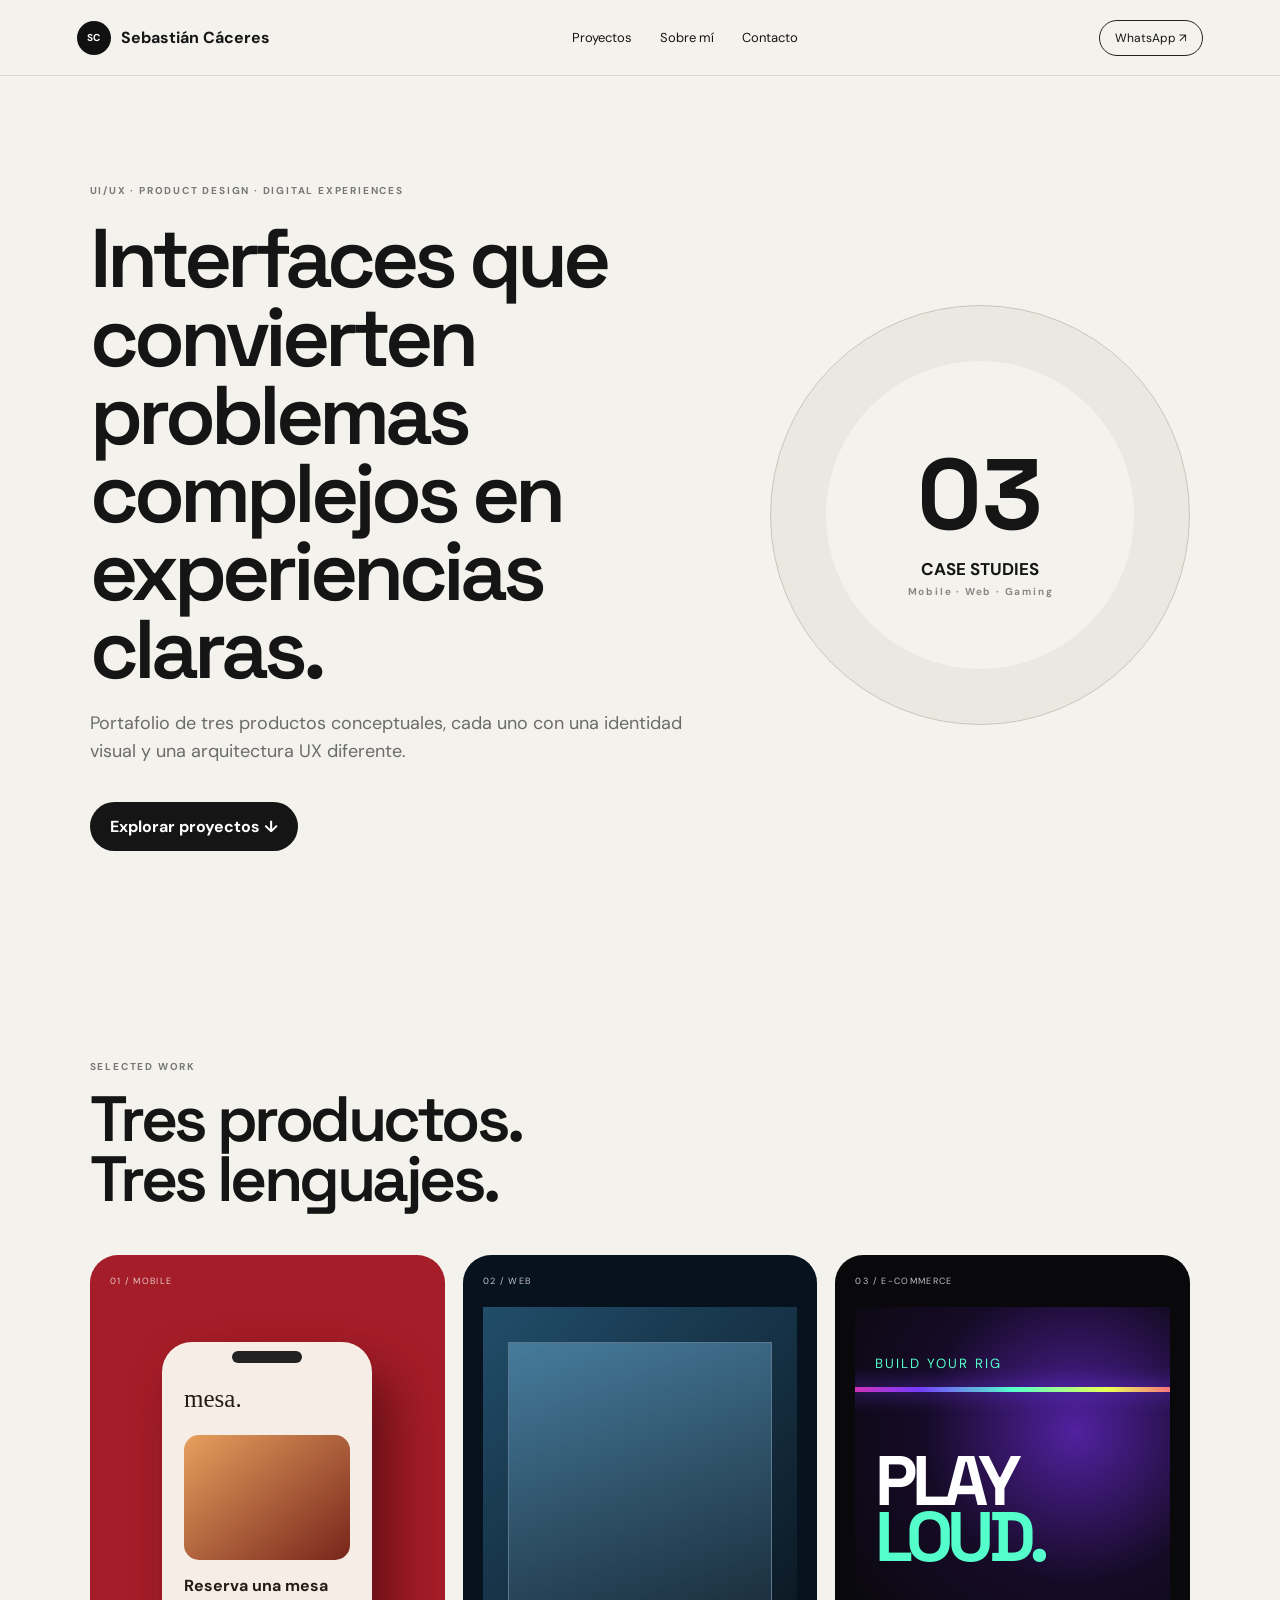
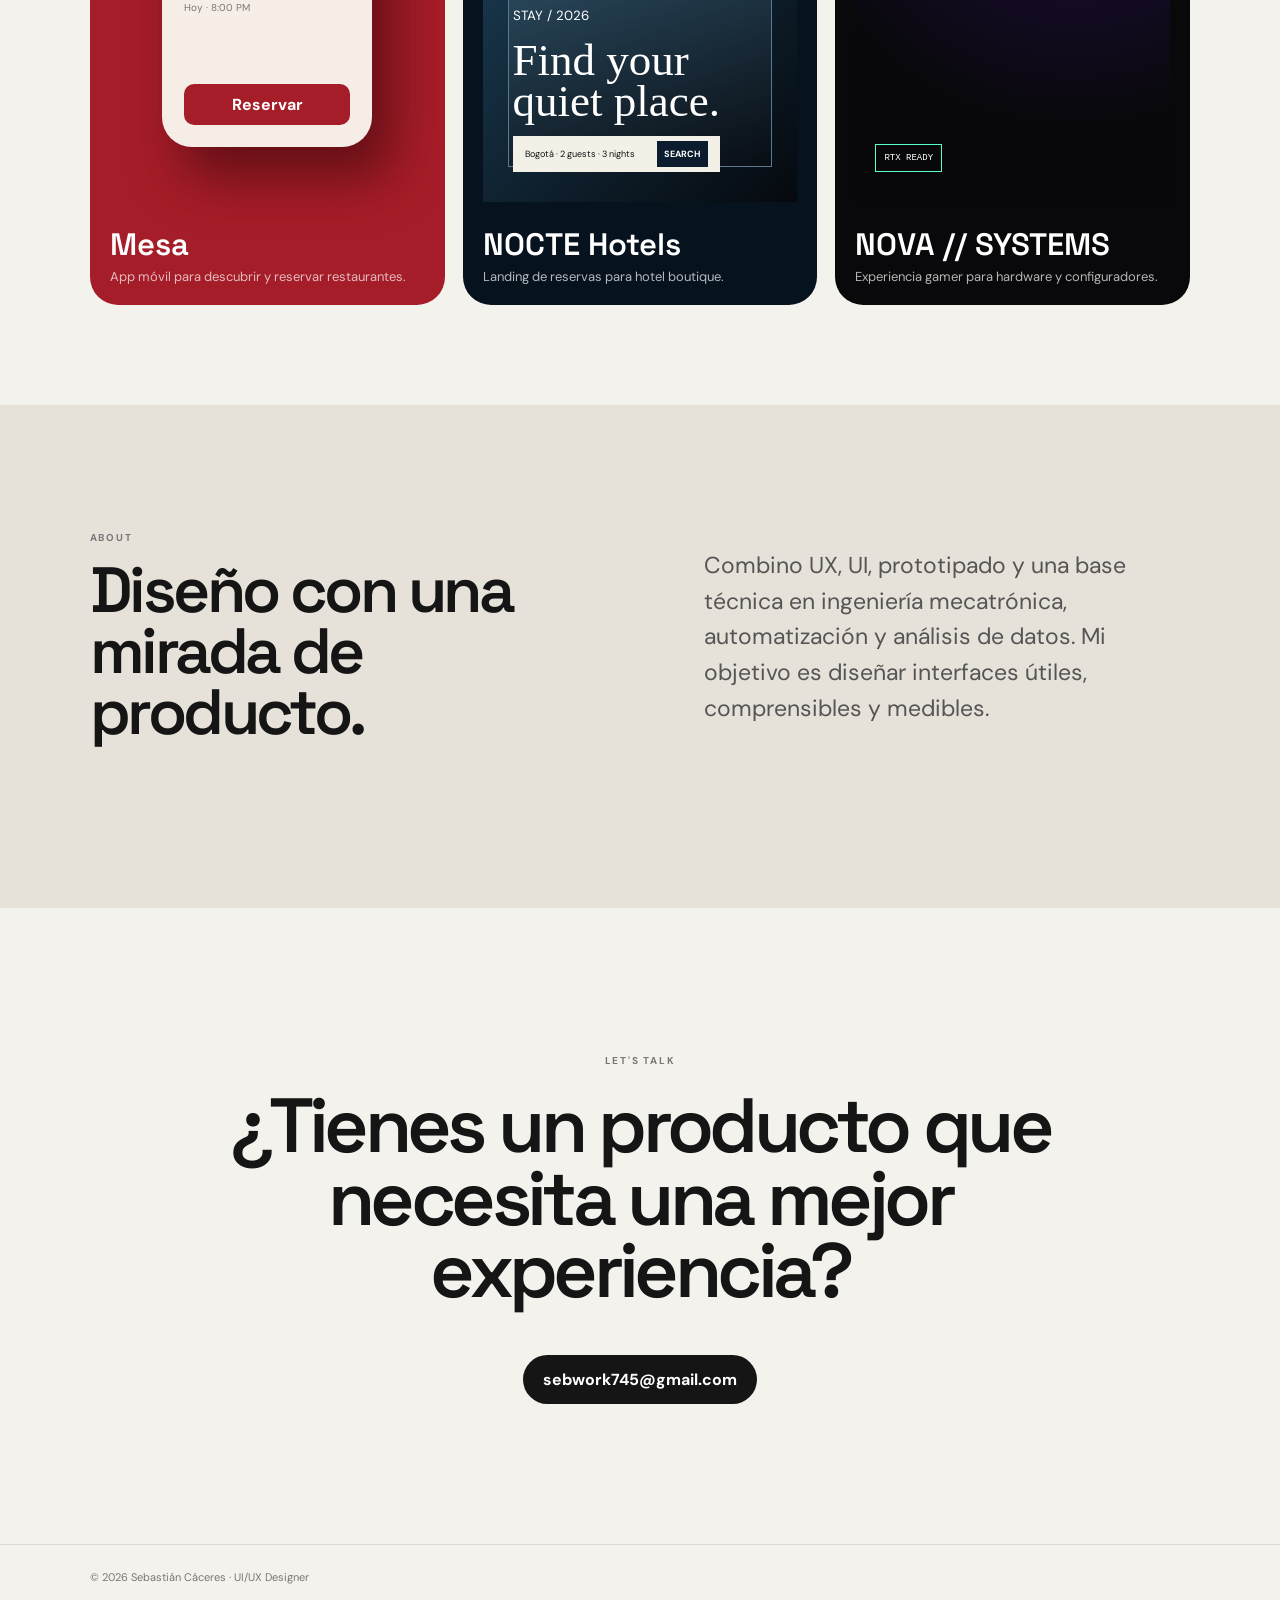
==== commit 3f255fe4: "Update landing" ====
--- a/index.html
+++ b/index.html
@@ -1,83 +1 @@
-<!doctype html>
-<html lang="es">
-<head>
-  <meta charset="utf-8">
-  <meta name="viewport" content="width=device-width, initial-scale=1">
-  <meta name="description" content="Portafolio UI/UX de Sebastián Cáceres Pinzón">
-  <title>Sebastián Cáceres — UI/UX Portfolio</title>
-  <link rel="stylesheet" href="style.css">
-</head>
-<body>
-  <header class="nav">
-    <a class="logo" href="#top">SC<span>.</span></a>
-    <nav>
-      <a href="#work">Proyectos</a>
-      <a href="#about">Sobre mí</a>
-      <a href="#skills">Habilidades</a>
-      <a class="nav-cta" href="#contact">Contacto</a>
-    </nav>
-  </header>
-
-  <main id="top">
-    <section class="hero section">
-      <div class="hero-copy">
-        <p class="eyebrow">UI/UX · AUTOMATIZACIÓN · DATA</p>
-        <h1>Diseño interfaces que convierten sistemas complejos en experiencias simples.</h1>
-        <p class="lead">Soy Sebastián Cáceres, Ingeniero Mecatrónico enfocado en UI/UX, dashboards, automatización y diseño de interfaces para productos digitales e industriales.</p>
-        <div class="actions">
-          <a class="button primary" href="#work">Ver proyectos</a>
-          <a class="button secondary" href="#contact">Contactarme</a>
-        </div>
-      </div>
-      <div class="hero-card">
-        <div class="orb"></div>
-        <div class="mini-card"><span>01</span><strong>Research</strong><small>Entender el problema</small></div>
-        <div class="mini-card"><span>02</span><strong>Design</strong><small>Diseñar la solución</small></div>
-        <div class="mini-card"><span>03</span><strong>Prototype</strong><small>Validar la experiencia</small></div>
-      </div>
-    </section>
-
-    <section id="work" class="section">
-      <div class="section-heading"><p class="eyebrow">PROYECTOS SELECCIONADOS</p><h2>Casos de estudio</h2><p>Una estructura inspirada en portafolios modernos: contexto, problema, solución y resultado.</p></div>
-      <div class="projects">
-        <article class="project featured">
-          <div class="project-visual visual-one"><span>SCADA / DASHBOARD</span><div class="dashboard"><div></div><div></div><div></div><div></div></div></div>
-          <div class="project-content"><p class="tag">UX/UI · INDUSTRIAL · PROYECTO CONCEPTUAL</p><h3>Dashboard de monitoreo industrial</h3><p>Rediseño conceptual de una interfaz para visualizar variables, alarmas y estados de un proceso industrial de forma clara.</p><div class="chips"><span>Figma</span><span>User Flow</span><span>Design System</span></div><a href="projects/dashboard-industrial.html" class="text-link">Ver caso de estudio →</a></div>
-        </article>
-        <article class="project">
-          <div class="project-visual visual-two"><span>MOBILE APP</span><div class="phone"><div class="phone-top"></div><div class="phone-line"></div><div class="phone-line short"></div><div class="phone-button"></div></div></div>
-          <div class="project-content"><p class="tag">UI/UX · MOBILE · PROYECTO CONCEPTUAL</p><h3>Aplicación de servicios</h3><p>Concepto de aplicación móvil centrado en navegación simple, jerarquía visual y reducción de fricción.</p><div class="chips"><span>Research</span><span>Wireframes</span><span>Prototype</span></div><a href="projects/dashboard-indicadores.html" class="text-link">Ver caso de estudio →</a></div>
-        </article>
-        <article class="project">
-          <div class="project-visual visual-three"><span>DATA PRODUCT</span><div class="chart"><i></i><i></i><i></i><i></i><i></i><i></i></div></div>
-          <div class="project-content"><p class="tag">DATA · UX · PROYECTO CONCEPTUAL</p><h3>Dashboard de indicadores</h3><p>Diseño de una experiencia para transformar datos operativos en información accionable para usuarios no técnicos.</p><div class="chips"><span>Data Viz</span><span>UX</span><span>Figma</span></div><a href="projects/app-servicios.html" class="text-link">Ver caso de estudio →</a></div>
-        </article>
-      </div>
-    </section>
-
-    <section id="about" class="section split">
-      <div><p class="eyebrow">SOBRE MÍ</p><h2>Ingeniería + diseño centrado en el usuario.</h2></div>
-      <div><p>Mi formación en Ingeniería Mecatrónica me permite comprender tanto la parte técnica como la experiencia de las personas que utilizan un sistema. Me interesa especialmente diseñar dashboards, interfaces industriales, productos digitales y experiencias donde los datos sean fáciles de entender.</p><p>Mi proceso combina investigación, arquitectura de información, wireframing, UI visual y prototipado.</p></div>
-    </section>
-
-    <section id="skills" class="section skills-section">
-      <div class="section-heading"><p class="eyebrow">HABILIDADES</p><h2>Herramientas y proceso</h2></div>
-      <div class="skills-grid">
-        <div><strong>UX Research</strong><p>Entrevistas · benchmarking · personas · user flows</p></div>
-        <div><strong>UI Design</strong><p>Figma · componentes · tipografía · responsive design</p></div>
-        <div><strong>Prototyping</strong><p>Wireframes · prototipos · pruebas de interacción</p></div>
-        <div><strong>Technical UX</strong><p>Dashboards · SCADA · automatización · data visualization</p></div>
-      </div>
-    </section>
-
-    <section id="contact" class="contact section">
-      <p class="eyebrow">CONTACTO</p>
-      <h2>¿Tienes un proyecto o una oportunidad?</h2>
-      <p>Estoy disponible para conversar sobre proyectos UI/UX, automatización y diseño de interfaces.</p>
-      <div class="actions"><a class="button primary" href="mailto:sebwork745@gmail.com">sebwork745@gmail.com</a><a href="https://wa.me/573203791538" target="_blank" rel="noopener noreferrer" class="button secondary">WhatsApp</a></div>
-    </section>
-  </main>
-
-  <footer><span>© 2026 Sebastián Cáceres Pinzón</span><span>UI/UX Portfolio</span></footer>
-</body>
-</html>
+<!doctype html><html lang="es"><head><meta charset="utf-8"><meta name="viewport" content="width=device-width,initial-scale=1"><title>Sebastián Cáceres — UI/UX</title><link rel="preconnect" href="https://fonts.googleapis.com"><link rel="preconnect" href="https://fonts.gstatic.com" crossorigin><link href="https://fonts.googleapis.com/css2?family=DM+Sans:wght@400;600;700&family=Space+Grotesk:wght@500;600;700&display=swap" rel="stylesheet"><link rel="stylesheet" href="style.css"></head><body><header><a class="brand" href="index.html"><b>SC</b> Sebastián Cáceres</a><nav><a href="#work">Proyectos</a><a href="#about">Sobre mí</a><a href="#contact">Contacto</a></nav><a class="pill" href="https://wa.me/573203791538" target="_blank">WhatsApp ↗</a></header><main><section class="hero"><div><small>UI/UX · PRODUCT DESIGN · DIGITAL EXPERIENCES</small><h1>Interfaces que convierten problemas complejos en experiencias claras.</h1><p>Portafolio de tres productos conceptuales, cada uno con una identidad visual y una arquitectura UX diferente.</p><a class="btn" href="#work">Explorar proyectos ↓</a></div><div class="orb"><span>03</span><strong>CASE STUDIES</strong><small>Mobile · Web · Gaming</small></div></section><section id="work" class="work"><div class="heading"><small>SELECTED WORK</small><h2>Tres productos.<br>Tres lenguajes.</h2></div><div class="grid"><a class="card red" href="projects/restaurante.html"><small>01 / MOBILE</small><div class="phone"><i></i><b>mesa.</b><div></div><strong>Reserva una mesa</strong><span>Hoy · 8:00 PM</span><em>Reservar</em></div><h3>Mesa</h3><p>App móvil para descubrir y reservar restaurantes.</p></a><a class="card blue" href="projects/hoteles.html"><small>02 / WEB</small><div class="hotel"><div><small>STAY / 2026</small><strong>Find your<br>quiet place.</strong><label>Bogotá · 2 guests · 3 nights <b>SEARCH</b></label></div></div><h3>NOCTE Hotels</h3><p>Landing de reservas para hotel boutique.</p></a><a class="card neon" href="projects/gaming.html"><small>03 / E-COMMERCE</small><div class="gaming"><small>BUILD YOUR RIG</small><strong>PLAY<br><i>LOUD.</i></strong><div class="rgb"></div><span>RTX READY</span></div><h3>NOVA // SYSTEMS</h3><p>Experiencia gamer para hardware y configuradores.</p></a></div></section><section id="about" class="about"><div><small>ABOUT</small><h2>Diseño con una mirada de producto.</h2></div><p>Combino UX, UI, prototipado y una base técnica en ingeniería mecatrónica, automatización y análisis de datos. Mi objetivo es diseñar interfaces útiles, comprensibles y medibles.</p></section><section id="contact" class="contact"><small>LET'S TALK</small><h2>¿Tienes un producto que necesita una mejor experiencia?</h2><a class="btn" href="mailto:sebwork745@gmail.com">sebwork745@gmail.com</a></section></main><footer>© 2026 Sebastián Cáceres · UI/UX Designer</footer></body></html>
--- a/style.css
+++ b/style.css
@@ -1,9 +1 @@
-@import url('https://fonts.googleapis.com/css2?family=DM+Sans:wght@400;500;600;700&family=Space+Grotesk:wght@500;600;700&display=swap');
-:root{--bg:#09090b;--panel:#111114;--text:#f5f5f5;--muted:#a1a1aa;--line:#27272a;--accent:#d7ff64;--accent2:#b8e94d;--max:1180px}
-*{box-sizing:border-box}html{scroll-behavior:smooth}body{margin:0;background:var(--bg);color:var(--text);font-family:'DM Sans',sans-serif;line-height:1.6}a{color:inherit;text-decoration:none}.nav{height:76px;display:flex;align-items:center;justify-content:space-between;max-width:var(--max);margin:auto;padding:0 24px;position:sticky;top:0;background:rgba(9,9,11,.88);backdrop-filter:blur(14px);z-index:10;border-bottom:1px solid rgba(255,255,255,.04)}.logo{font:700 25px 'Space Grotesk'}.logo span{color:var(--accent)}nav{display:flex;align-items:center;gap:28px;font-size:14px;color:#d4d4d8}nav a:hover{color:var(--accent)}.nav-cta{border:1px solid var(--line);padding:9px 15px;border-radius:999px}.section{max-width:var(--max);margin:auto;padding:110px 24px}.hero{min-height:calc(100vh - 76px);display:grid;grid-template-columns:1.1fr .9fr;align-items:center;gap:70px}.eyebrow{font-size:11px;letter-spacing:.18em;font-weight:700;color:var(--accent);margin:0 0 18px}.hero h1{font:700 clamp(45px,6vw,78px)/.98 'Space Grotesk';letter-spacing:-.055em;margin:0 0 28px}.lead{max-width:680px;color:var(--muted);font-size:18px}.actions{display:flex;gap:12px;flex-wrap:wrap;margin-top:30px}.button{display:inline-flex;align-items:center;justify-content:center;padding:13px 20px;border-radius:999px;font-weight:700;font-size:14px}.primary{background:var(--accent);color:#0b0b0b}.primary:hover{background:var(--accent2)}.secondary{border:1px solid var(--line);background:#111114}.secondary:hover{border-color:#52525b}.hero-card{min-height:500px;border:1px solid var(--line);border-radius:30px;background:radial-gradient(circle at 50% 25%,#25251c 0,#121215 42%,#0d0d0f 75%);position:relative;overflow:hidden;padding:28px}.orb{width:230px;height:230px;border-radius:50%;background:radial-gradient(circle at 35% 30%,#fff 0,#d7ff64 16%,#77952e 45%,#111 70%);filter:blur(.2px);position:absolute;top:80px;left:50%;transform:translateX(-50%);box-shadow:0 0 100px rgba(215,255,100,.18)}.mini-card{position:absolute;left:28px;right:28px;border:1px solid rgba(255,255,255,.08);background:rgba(20,20,23,.72);backdrop-filter:blur(12px);border-radius:16px;padding:13px 16px;display:grid;grid-template-columns:40px 1fr;gap:0 10px}.mini-card span{grid-row:span 2;color:var(--accent);font-size:12px}.mini-card strong{font-size:14px}.mini-card small{color:var(--muted)}.mini-card:nth-of-type(2){bottom:146px}.mini-card:nth-of-type(3){bottom:83px}.mini-card:nth-of-type(4){bottom:20px}.section-heading{max-width:700px;margin-bottom:55px}.section-heading h2,.split h2,.contact h2{font:700 clamp(38px,5vw,58px)/1 'Space Grotesk';letter-spacing:-.045em;margin:0 0 18px}.section-heading>p:last-child,.split p,.contact>p{color:var(--muted)}.projects{display:grid;grid-template-columns:repeat(2,1fr);gap:22px}.project{background:var(--panel);border:1px solid var(--line);border-radius:24px;overflow:hidden}.project.featured{grid-column:1/-1;display:grid;grid-template-columns:1.1fr .9fr}.project-visual{min-height:330px;position:relative;display:flex;align-items:flex-start;justify-content:space-between;padding:22px;color:#a3a3a3;font-size:10px;letter-spacing:.15em;font-weight:700;overflow:hidden}.visual-one{background:linear-gradient(135deg,#191b18,#30372a)}.visual-two{background:linear-gradient(135deg,#17181d,#2b2635)}.visual-three{background:linear-gradient(135deg,#15191b,#263336)}.dashboard{position:absolute;inset:75px 12% 35px;background:#0c0d0d;border:1px solid #3f4637;border-radius:18px;padding:25px;display:grid;grid-template-columns:repeat(2,1fr);gap:15px}.dashboard div{border-radius:10px;background:linear-gradient(135deg,#1e241b,#46542f)}.dashboard div:first-child{grid-column:1/-1}.phone{position:absolute;width:170px;height:285px;left:50%;top:50%;transform:translate(-50%,-42%);background:#0e0e12;border:7px solid #2f3038;border-radius:28px;padding:20px}.phone-top{height:8px;width:50px;background:#393a43;border-radius:10px;margin:auto auto 25px}.phone-line{height:12px;background:#31313a;border-radius:8px;margin:12px 0}.phone-line.short{width:65%}.phone-button{height:42px;background:#c7f05e;border-radius:12px;margin-top:30px}.chart{position:absolute;inset:100px 12% 55px;display:flex;align-items:end;gap:15px}.chart i{display:block;flex:1;border-radius:8px 8px 0 0;background:#b7d95a}.chart i:nth-child(1){height:30%}.chart i:nth-child(2){height:55%}.chart i:nth-child(3){height:42%}.chart i:nth-child(4){height:78%}.chart i:nth-child(5){height:62%}.chart i:nth-child(6){height:92%}.project-content{padding:30px}.tag{font-size:10px;color:var(--accent);letter-spacing:.15em;font-weight:700}.project h3{font:600 28px/1.15 'Space Grotesk';margin:12px 0}.project-content p:not(.tag){color:var(--muted)}.chips{display:flex;flex-wrap:wrap;gap:8px;margin:22px 0}.chips span{font-size:11px;padding:6px 10px;border:1px solid var(--line);border-radius:999px;color:#d4d4d8}.text-link{font-weight:700;font-size:14px}.text-link:hover{color:var(--accent)}.split{display:grid;grid-template-columns:1fr 1fr;gap:100px;border-top:1px solid var(--line);border-bottom:1px solid var(--line)}.split p{font-size:18px}.skills-grid{display:grid;grid-template-columns:repeat(4,1fr);gap:14px}.skills-grid>div{padding:25px;background:var(--panel);border:1px solid var(--line);border-radius:18px}.skills-grid strong{font-family:'Space Grotesk';font-size:18px}.skills-grid p{color:var(--muted);font-size:14px}.contact{text-align:center;max-width:850px}.contact p{max-width:600px;margin-left:auto;margin-right:auto}footer{max-width:var(--max);margin:auto;padding:30px 24px 50px;display:flex;justify-content:space-between;color:#71717a;font-size:12px;border-top:1px solid var(--line)}
-@media(max-width:850px){nav a:not(.nav-cta){display:none}.hero,.project.featured,.split{grid-template-columns:1fr}.hero{padding-top:70px}.hero-card{min-height:430px}.projects{grid-template-columns:1fr}.skills-grid{grid-template-columns:1fr 1fr}.split{gap:25px}}
-@media(max-width:520px){.section{padding:75px 18px}.nav{padding:0 18px}.hero h1{font-size:46px}.skills-grid{grid-template-columns:1fr}.hero-card{min-height:390px}.project-visual{min-height:280px}footer{padding-left:18px;padding-right:18px;gap:15px;flex-direction:column}}
-
-/* Case study pages */
-.case-hero{max-width:var(--max);margin:auto;padding:90px 24px 55px}.back-link{display:inline-block;color:var(--accent);font-size:13px;font-weight:700;margin-bottom:35px}.case-hero h1{font:700 clamp(42px,6vw,76px)/1 'Space Grotesk';letter-spacing:-.05em;max-width:950px;margin:0 0 25px}.case-intro{font-size:19px;color:var(--muted);max-width:800px}.case-meta{display:flex;flex-wrap:wrap;gap:10px;margin-top:28px}.case-meta span{border:1px solid var(--line);border-radius:999px;padding:7px 12px;font-size:12px;color:#ddd}.case-cover{max-width:1132px;margin:0 auto 35px;min-height:330px;border:1px solid var(--line);border-radius:26px;background:linear-gradient(135deg,#171a14,#303a26);padding:30px;position:relative;overflow:hidden}.case-cover.purple{background:linear-gradient(135deg,#191620,#393047)}.case-cover.blue{background:linear-gradient(135deg,#121b20,#29404a)}.mock-window{position:relative;z-index:1;max-width:850px;margin:10px auto;background:#0d0f0e;border:1px solid #454b40;border-radius:16px;padding:20px;box-shadow:0 25px 80px #0008}.mock-top{display:flex;gap:7px;margin-bottom:20px}.mock-top i{width:8px;height:8px;background:#62665a;border-radius:50%}.mock-grid{display:grid;grid-template-columns:1.2fr 1fr 1fr;gap:12px}.mock-tile{min-height:75px;border-radius:10px;background:linear-gradient(135deg,#20251b,#3a482b);padding:14px;color:#d9e8b7;font-size:12px}.mock-tile.wide{grid-column:span 2}.mock-bars{height:100px;display:flex;align-items:end;gap:8px;padding:10px}.mock-bars i{display:block;flex:1;background:var(--accent);border-radius:5px 5px 0 0}.mock-bars i:nth-child(1){height:35%}.mock-bars i:nth-child(2){height:60%}.mock-bars i:nth-child(3){height:48%}.mock-bars i:nth-child(4){height:82%}.mock-bars i:nth-child(5){height:68%}.case-section{max-width:900px;margin:auto;padding:45px 24px}.case-section h2{font:700 clamp(30px,4vw,44px)/1.1 'Space Grotesk';letter-spacing:-.04em;margin:0 0 18px}.case-section p,.case-section li{color:var(--muted);font-size:16px}.case-section ul{padding-left:22px}.case-callout{border-left:3px solid var(--accent);background:var(--panel);padding:22px 25px;border-radius:0 14px 14px 0;margin:25px 0}.case-columns{display:grid;grid-template-columns:1fr 1fr;gap:18px}.case-card{background:var(--panel);border:1px solid var(--line);border-radius:18px;padding:24px}.case-card h3{font:600 20px 'Space Grotesk';margin-top:0}.case-card p{font-size:14px}.case-disclaimer{max-width:900px;margin:15px auto 60px;padding:0 24px;color:#a1a1aa;font-size:12px}.case-cta{max-width:900px;margin:25px auto 70px;padding:35px 24px;border:1px solid var(--line);border-radius:22px;text-align:center;background:var(--panel)}.case-cta h2{font:700 32px 'Space Grotesk'}.case-cta p{color:var(--muted)}
-@media(max-width:700px){.case-hero{padding:65px 18px 35px}.case-cover{margin:0 18px 25px;min-height:250px;padding:15px}.mock-grid{grid-template-columns:1fr 1fr}.mock-tile.wide{grid-column:span 2}.case-columns{grid-template-columns:1fr}.case-section{padding:32px 18px}.case-disclaimer{padding:0 18px}}
+*{box-sizing:border-box}html{scroll-behavior:smooth}body{margin:0;background:#f4f2ed;color:#151515;font-family:"DM Sans",sans-serif}a{text-decoration:none;color:inherit}header{height:76px;padding:0 6vw;display:flex;align-items:center;justify-content:space-between;border-bottom:1px solid #ddd9d1;position:sticky;top:0;background:#f4f2edee;backdrop-filter:blur(12px);z-index:20}.brand{display:flex;gap:10px;align-items:center;font-weight:700}.brand b{display:grid;place-items:center;background:#111;color:white;width:34px;height:34px;border-radius:50%;font-size:10px}nav{display:flex;gap:28px;font-size:13px}.pill{border:1px solid #222;padding:9px 15px;border-radius:30px;font-size:12px}.hero{min-height:calc(100vh - 76px);padding:8vw 7vw;display:grid;grid-template-columns:1.2fr .8fr;gap:6vw;align-items:center}.hero small,.heading small,.about small,.contact small{font-size:10px;letter-spacing:.18em;font-weight:700;color:#777}.hero h1{font:600 clamp(48px,6.5vw,90px)/.94 "Space Grotesk";letter-spacing:-.06em;max-width:900px;margin:20px 0}.hero p{font-size:18px;line-height:1.6;color:#6b6b6b;max-width:650px}.btn{display:inline-block;background:#151515;color:#fff;padding:14px 20px;border-radius:999px;font-weight:700;margin-top:18px}.orb{width:420px;height:420px;border:1px solid #c9c4bb;border-radius:50%;display:flex;flex-direction:column;justify-content:center;align-items:center;box-shadow:inset 0 0 0 55px #ebe8e1}.orb span{font:700 100px "Space Grotesk"}.orb strong{font-size:17px}.orb small{color:#888;margin-top:5px}.work{padding:100px 7vw}.heading h2,.about h2{font:600 clamp(42px,5vw,70px)/.95 "Space Grotesk";letter-spacing:-.055em;margin:14px 0 45px}.grid{display:grid;grid-template-columns:repeat(3,1fr);gap:18px}.card{min-height:650px;border-radius:28px;overflow:hidden;padding:20px;display:flex;flex-direction:column;transition:.35s}.card:hover{transform:translateY(-8px)}.card>small{font-size:9px;letter-spacing:.15em;opacity:.75}.red{background:#a51d28;color:white}.blue{background:#07121f;color:white}.neon{background:#09090b;color:white}.card h3{font:600 31px "Space Grotesk";margin:22px 0 4px}.card p{margin:0;opacity:.7;font-size:13px}.phone{width:210px;height:405px;background:#f6eee6;color:#271b18;border-radius:30px;margin:auto;padding:22px;box-shadow:20px 30px 50px #650f16;display:flex;flex-direction:column}.phone i{width:70px;height:12px;border-radius:20px;background:#222;margin:-13px auto 22px}.phone b{font:25px Georgia;margin-bottom:22px}.phone>div{height:125px;border-radius:15px;background:linear-gradient(140deg,#e7a05e,#77251b)}.phone strong{margin-top:15px}.phone span{font-size:10px;color:#777;margin-top:5px}.phone em{font-style:normal;background:#a51d28;color:#fff;text-align:center;padding:10px;border-radius:10px;margin-top:auto;font-weight:700}.hotel{flex:1;margin-top:20px;min-height:430px;position:relative;background:linear-gradient(135deg,#214d6a,#05090e);overflow:hidden;padding:30px;display:flex;align-items:end}.hotel:before{content:"";position:absolute;inset:35px 25px;background:linear-gradient(160deg,#467b9c,#080d13);border:1px solid #5c7890}.hotel>div{position:relative}.hotel strong{display:block;font:45px/.9 Georgia;margin:15px 0}.hotel label{display:block;background:#f3f0e8;color:#111;padding:12px;font-size:9px}.hotel label b{float:right;background:#0a1c2d;color:#fff;padding:7px;margin-top:-7px}.gaming{flex:1;margin-top:20px;min-height:430px;position:relative;padding:45px 20px;background:radial-gradient(circle at 70% 25%,#5221a0,#160b27 35%,#08080a 70%);overflow:hidden}.gaming>small{color:#55ffcb;letter-spacing:.15em}.gaming strong{display:block;font:700 70px/.8 "Space Grotesk";letter-spacing:-.08em;margin-top:80px}.gaming strong i{font-style:normal;color:#55ffcb}.rgb{height:5px;position:absolute;left:-10%;right:-10%;top:80px;background:linear-gradient(90deg,#ff2d95,#743cff,#55ffcb,#eaff55,#ff2d95);box-shadow:0 0 20px #743cff}.gaming span{position:absolute;bottom:30px;left:20px;border:1px solid #55ffcb;padding:8px;font:9px monospace}.about{padding:120px 7vw;display:grid;grid-template-columns:1fr 1fr;gap:10vw;background:#e6e2da}.about p{font-size:23px;line-height:1.55;color:#555}.contact{text-align:center;padding:140px 7vw}.contact h2{font:600 clamp(48px,6vw,85px)/.95 "Space Grotesk";letter-spacing:-.06em;max-width:1000px;margin:20px auto 30px}footer{border-top:1px solid #ddd9d1;padding:25px 7vw;color:#777;font-size:11px}@media(max-width:900px){nav{display:none}.hero{grid-template-columns:1fr}.orb{width:330px;height:330px;margin:auto}.grid,.about{grid-template-columns:1fr}.card{min-height:600px}.about{gap:30px}}
